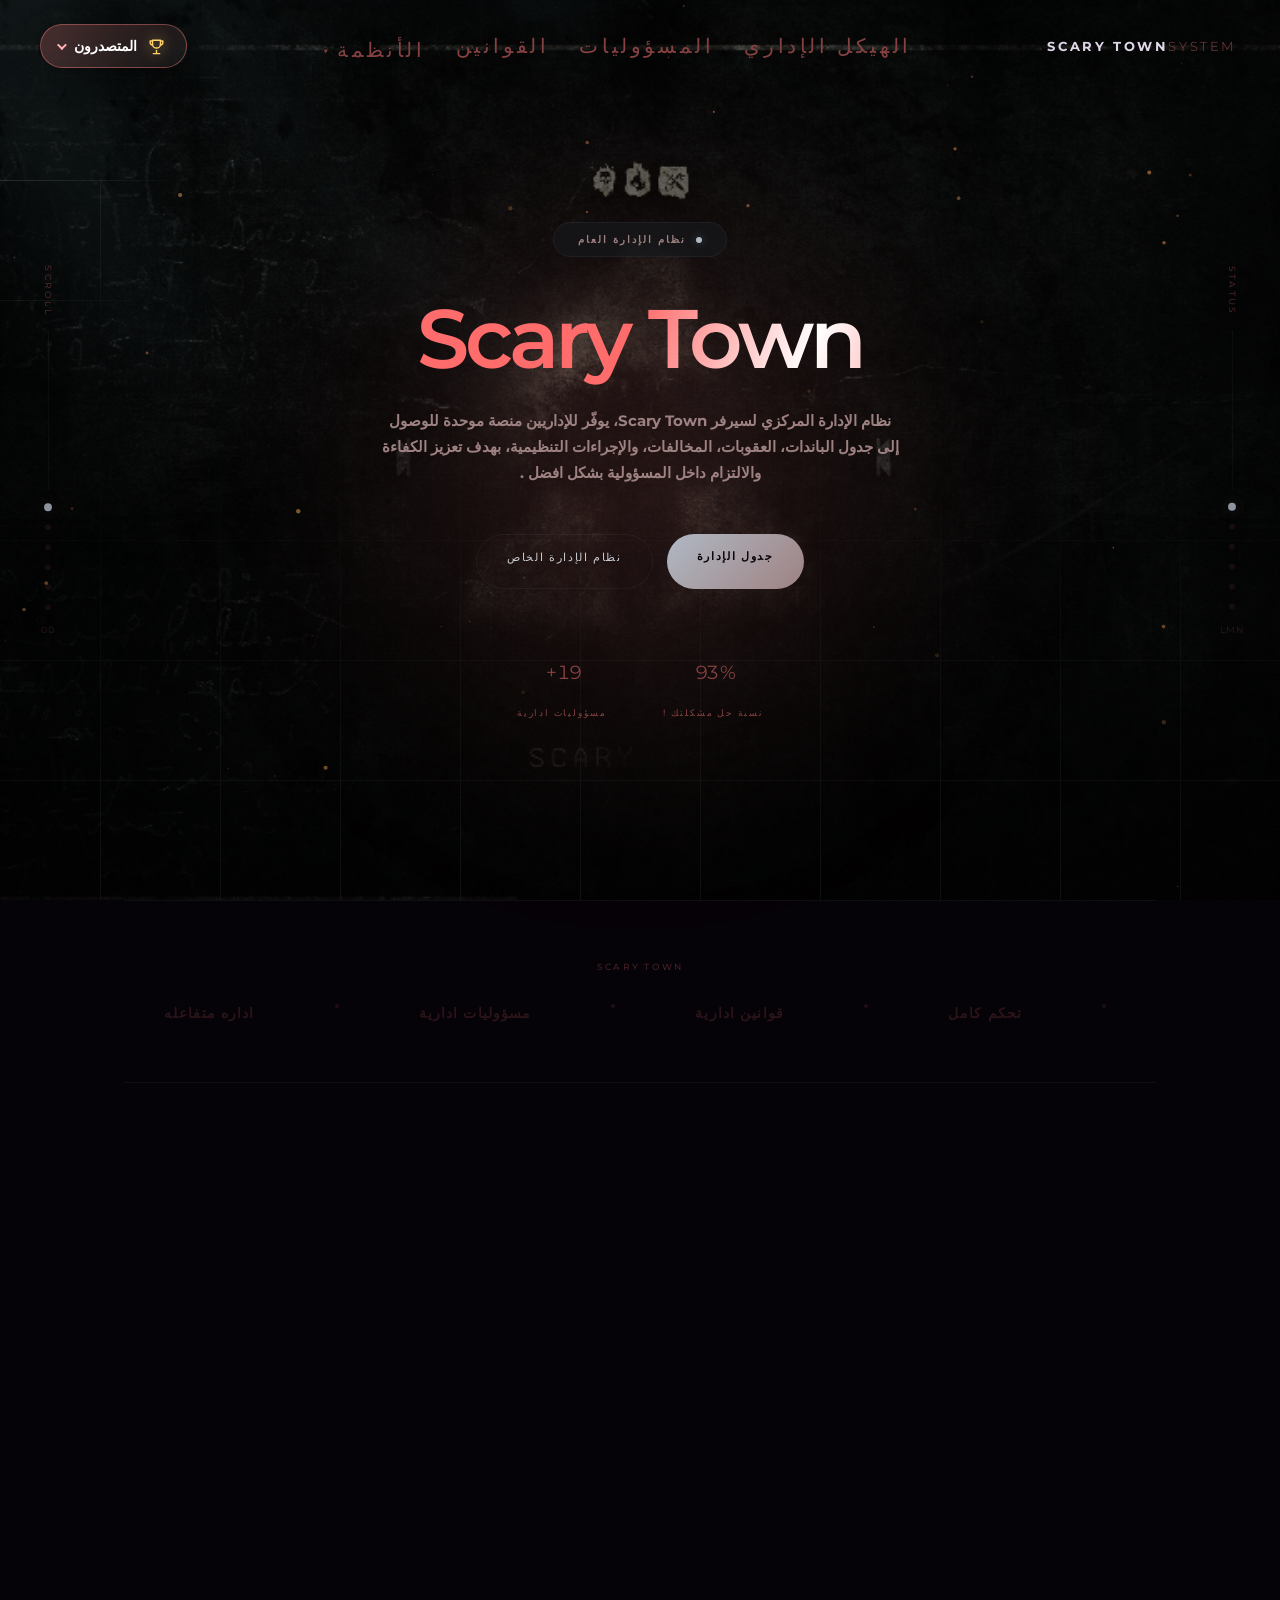
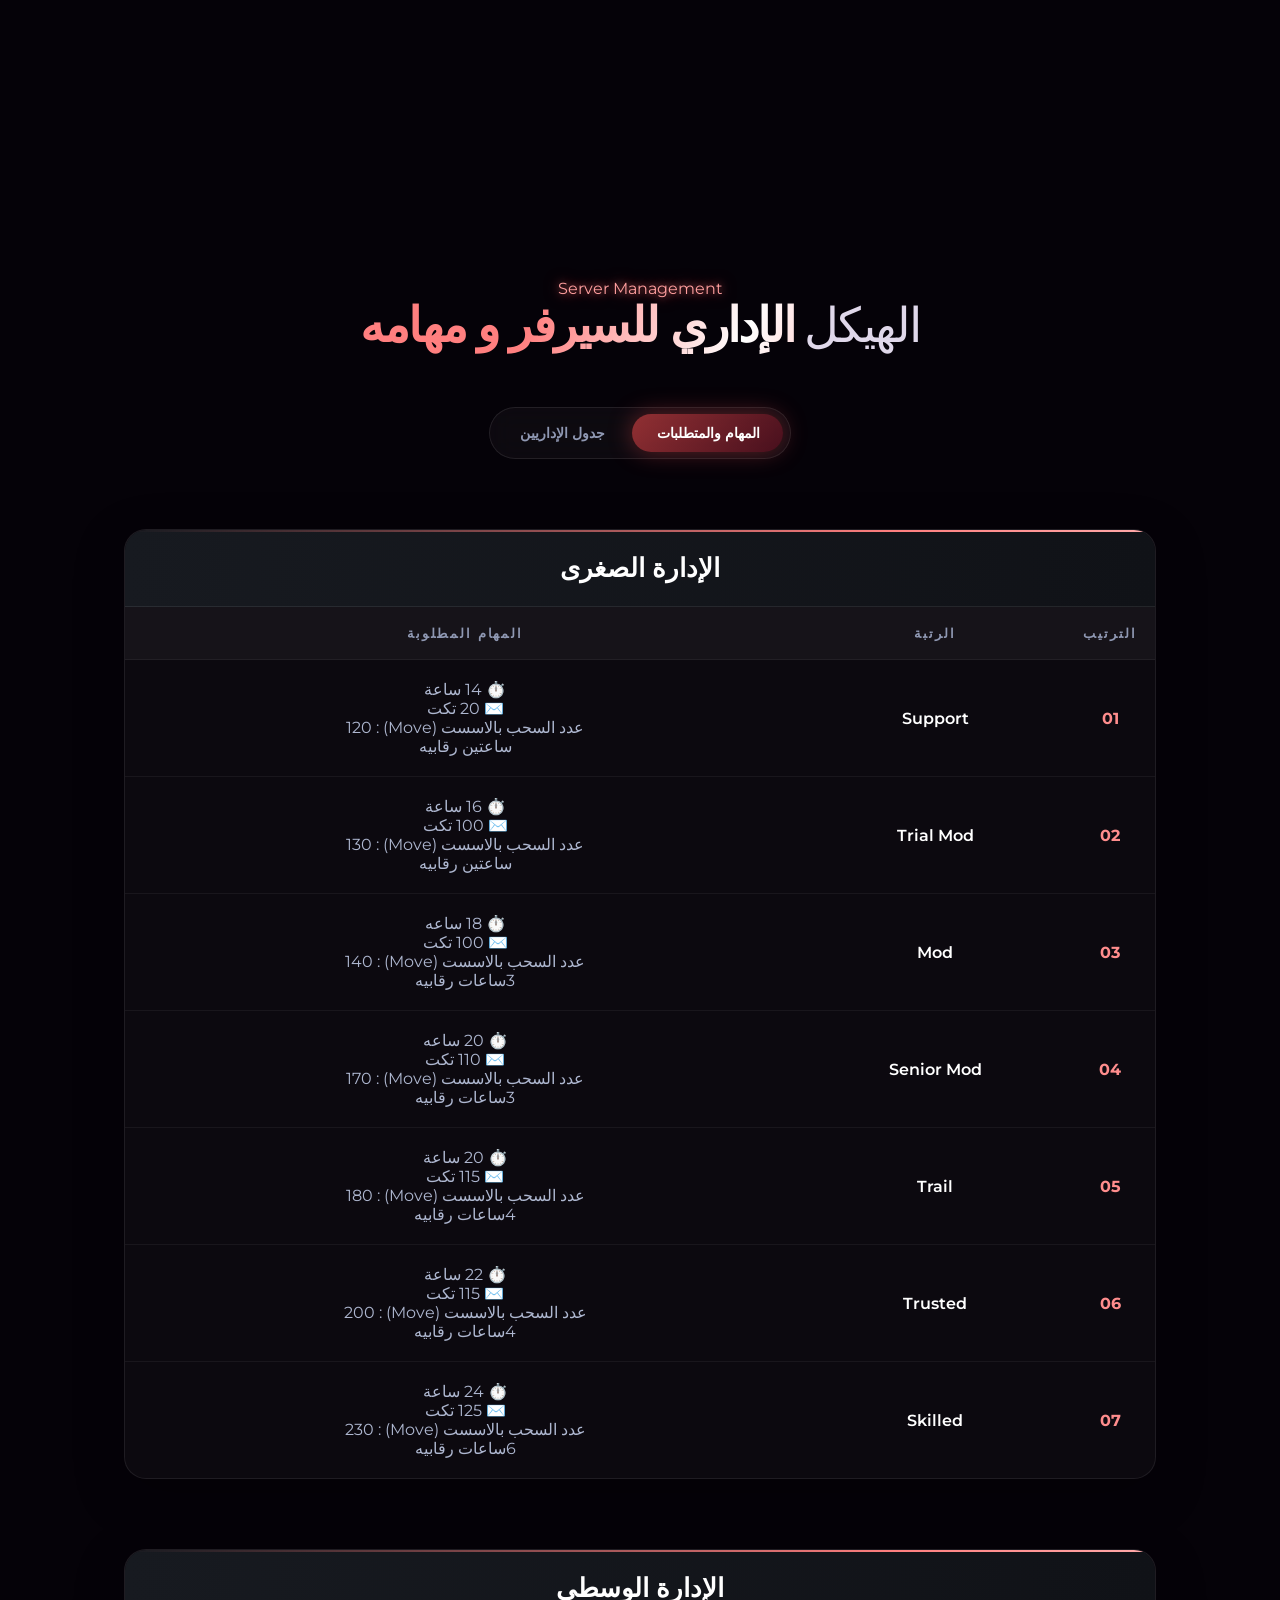
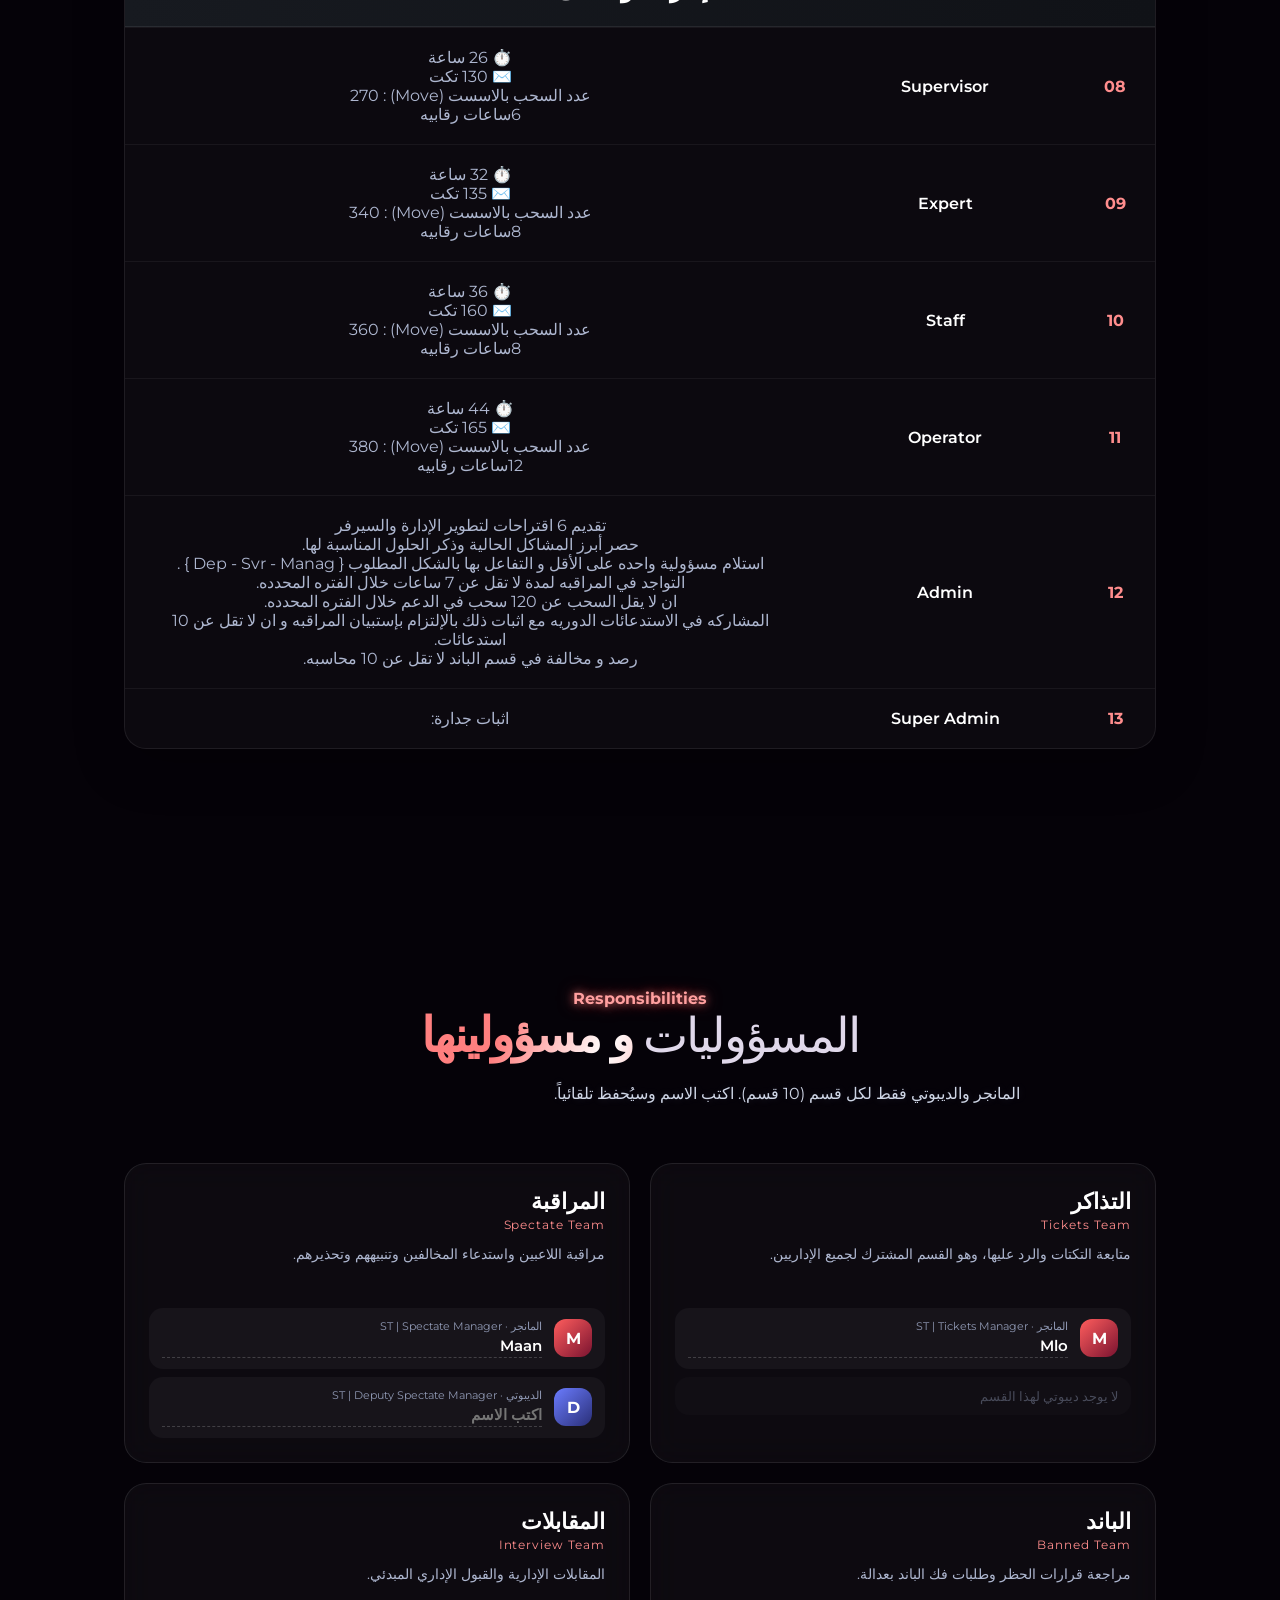
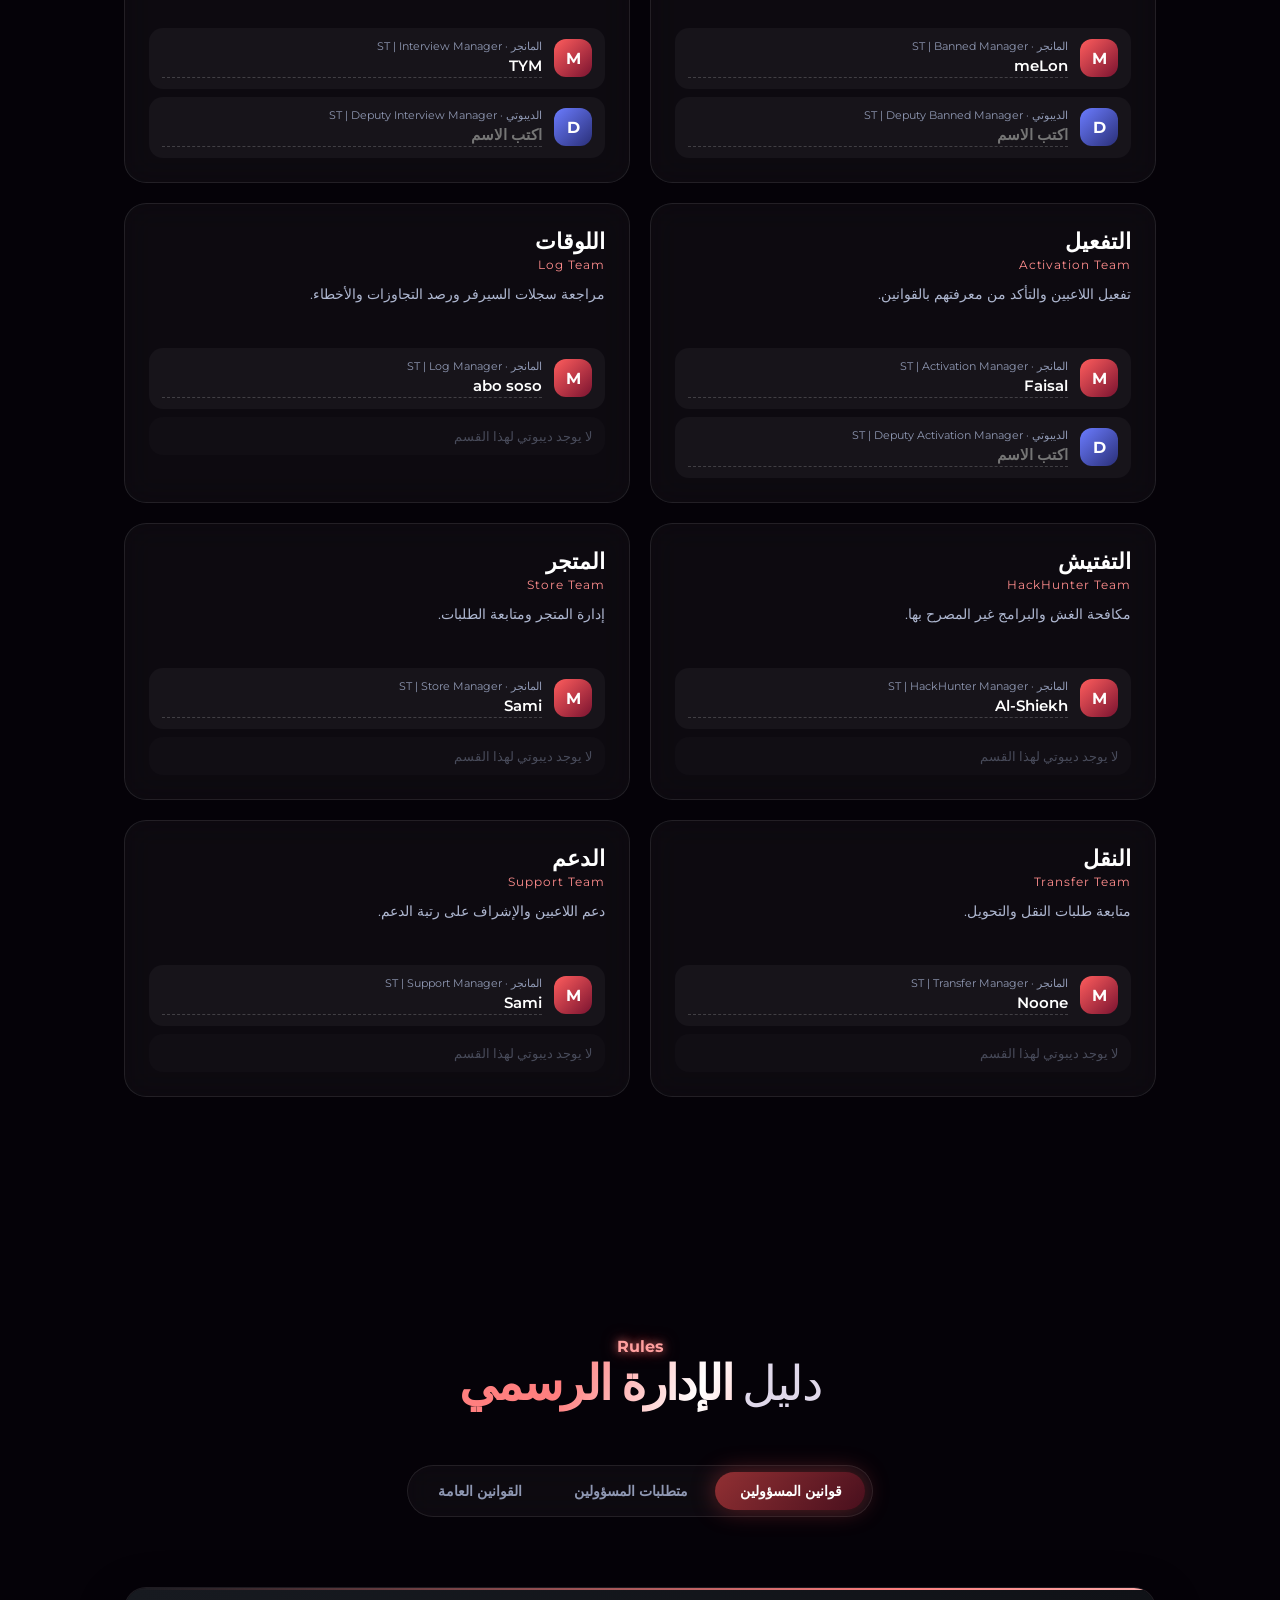
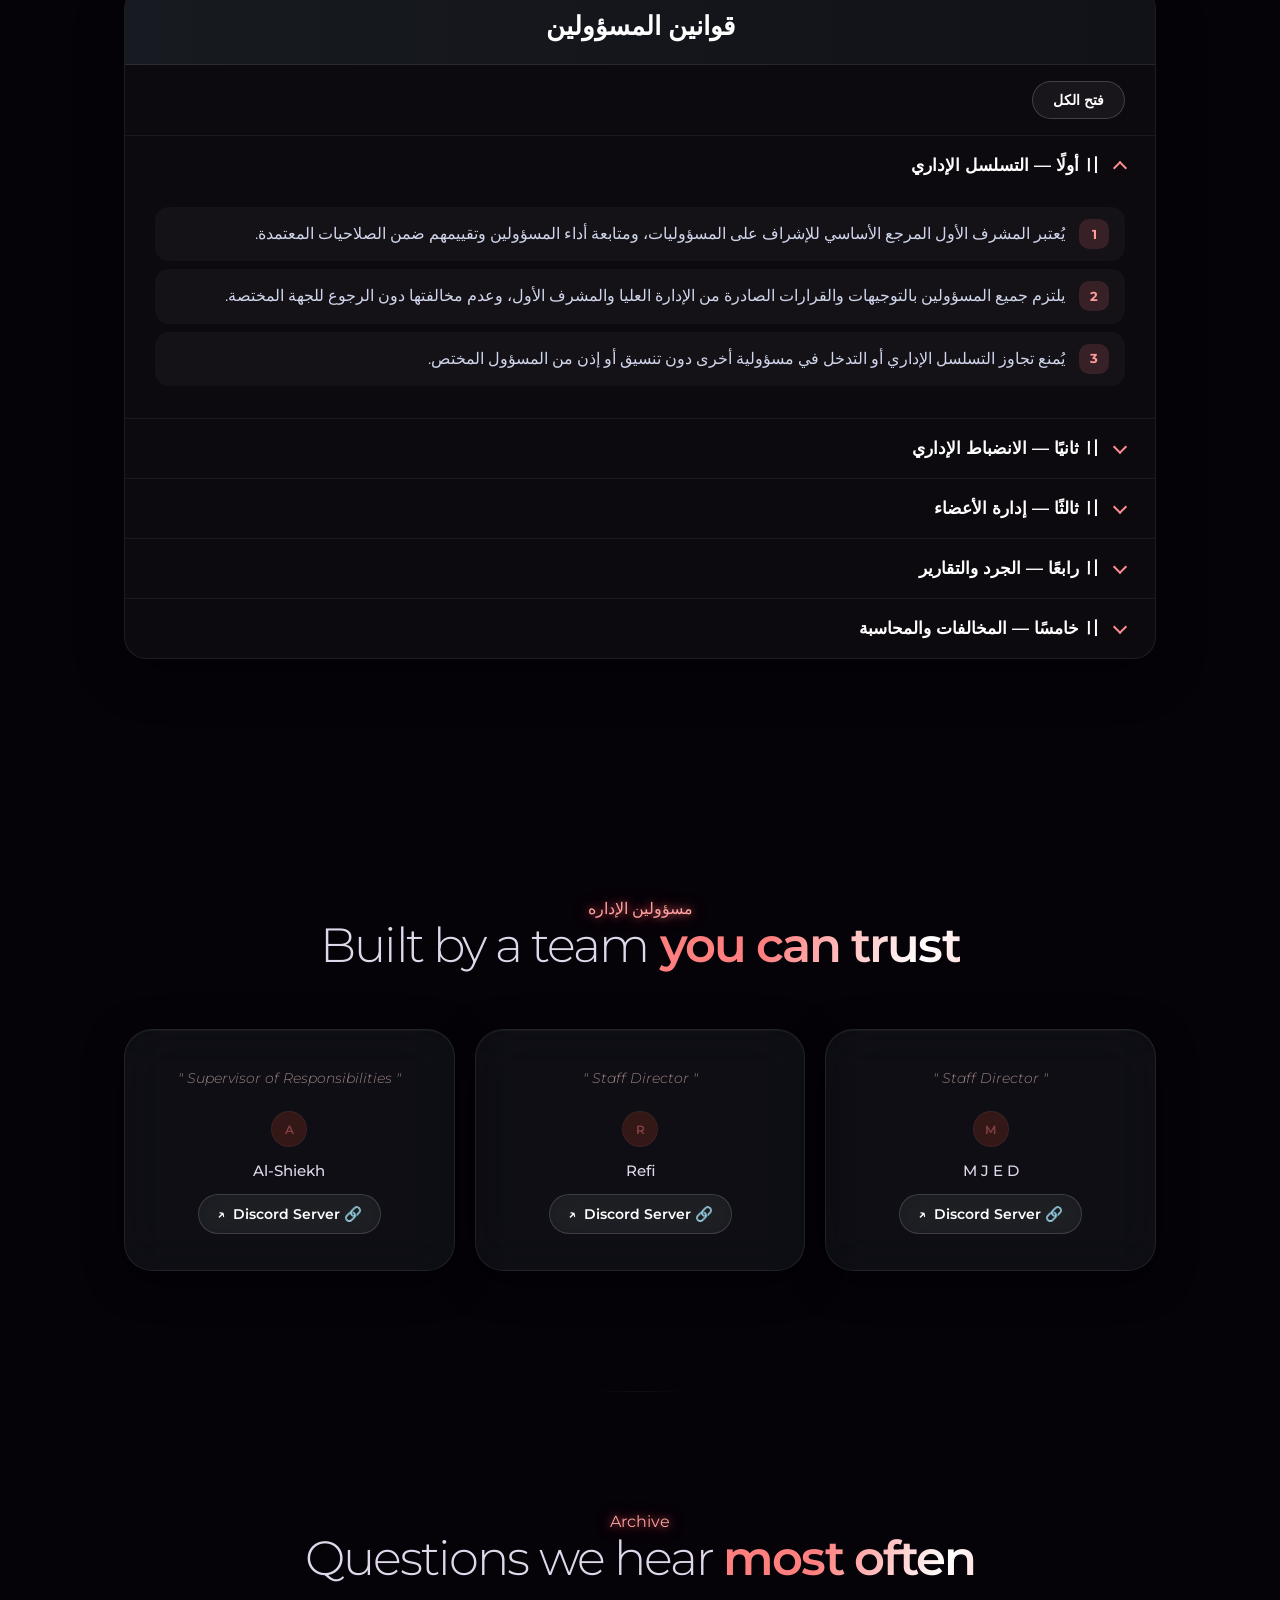
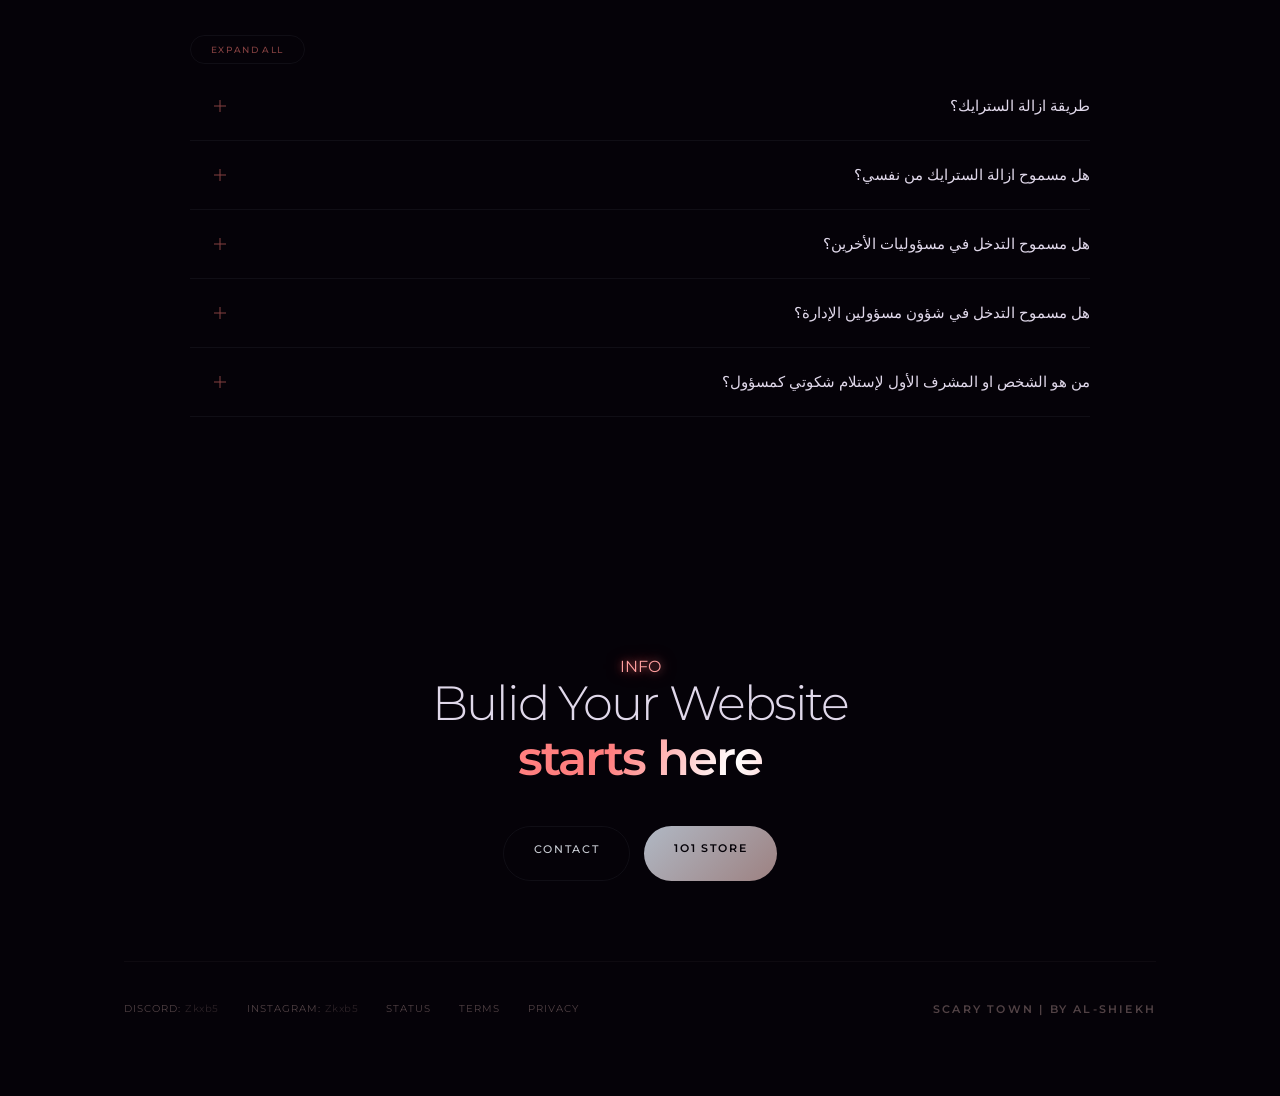
==== index.html @ 6c16f357 "Add files via upload" ====
<!DOCTYPE html>
<html lang="ar">
<head>
<meta charset="UTF-8">
<meta name="viewport" content="width=device-width, initial-scale=1.0">
<title>ADMIN Platform</title>
<link rel="preconnect" href="https://fonts.googleapis.com">
<link href="https://fonts.googleapis.com/css2?family=Montserrat:wght@300;400;500;600;700&display=swap" rel="stylesheet">
<link rel="stylesheet" href="spy-style.css">

</head>
<body>

<svg class="grain" width="100%" height="100%">
  <filter id="n"><feTurbulence type="fractalNoise" baseFrequency="0.65" numOctaves="5" stitchTiles="stitch"/><feColorMatrix type="saturate" values="0"/></filter>
  <rect width="100%" height="100%" filter="url(#n)"/>
</svg>
<div class="atmosphere"></div>


<nav class="top-nav" id="topNav">
  <a href="#" class="nav-brand">SCARY TOWN<span>System</span></a>
  <ul class="nav-links">
    <li><a href="#staff">الهيكل الإداري</a></li>
    <li><a href="#Respons">المسؤوليات</a></li>
    <li><a href="#rules">القوانين</a></li>
    <li class="dd"><a href="#channels">الأنظمة <b>▼</b></a><ul class="dd-menu"><li><a href="#channels">الرومات</a></li><li><a href="#faq">الأرشيف</a></li></ul></li>
  </ul>
  <div class="lb-wrap" id="lbWrap">
    <button class="lb-btn" id="lbBtn" type="button" aria-haspopup="true" aria-expanded="false" aria-controls="lbPanel">
      <svg viewBox="0 0 24 24" fill="none" stroke="currentColor" stroke-width="1.8" stroke-linecap="round" stroke-linejoin="round" aria-hidden="true"><path d="M8 21h8M12 17v4M7 4h10v5a5 5 0 0 1-10 0V4z"/><path d="M17 5h3v2a3 3 0 0 1-3 3M7 5H4v2a3 3 0 0 0 3 3"/></svg>
      <span>المتصدرون</span><i class="lb-caret"></i>
    </button>
  </div>
  <button class="nav-toggle" id="navToggle" aria-label="Toggle menu" aria-expanded="false">
    <span class="toggle-bar"></span><span class="toggle-bar"></span>
  </button>
</nav>

<div class="lb-panel" id="lbPanel" role="dialog" aria-label="قائمة المتصدرين">
      <div class="lb-h">
        <span class="lb-ic"><svg viewBox="0 0 24 24" fill="none" stroke="currentColor" stroke-width="1.8" stroke-linecap="round" stroke-linejoin="round" aria-hidden="true"><path d="M8 21h8M12 17v4M7 4h10v5a5 5 0 0 1-10 0V4z"/><path d="M17 5h3v2a3 3 0 0 1-3 3M7 5H4v2a3 3 0 0 0 3 3"/></svg></span>
        <span class="lb-t"><b>قائمة المتصدرين</b><small>أفضل 10 إداريين متفاعلين</small></span>
        <em class="lb-top">TOP 10</em>
      </div>
      <ol class="lb-list" id="lbList"></ol>
      <div class="lb-f"><span>تتحدث تلقائياً من نظام الجرد</span></div>
    </div>


<div class="mobile-menu" id="mobileMenu">
  
  <div class="mobile-menu-inner">

    <div class="mobile-menu-links">
      <a href="#" class="mobile-menu-link" data-index="01">الرئيسية</a>
      <a href="#channels" class="mobile-menu-link" data-index="02">الرومات</a>
      <a href="#staff" class="mobile-menu-link" data-index="03">الهيكل الإداري</a>
      <a href="#Respons" class="mobile-menu-link" data-index="04">المسؤوليات</a>
      <a href="#rules" class="mobile-menu-link" data-index="05">القوانين</a>
      </div>

    <div class="mobile-menu-footer">
      <a href="#">Privacy</a>
      <a href="#">Terms</a>
      <a href="#">Contact</a>
    </div>
  </div>
</div>


<nav class="side-panel left" aria-label="Scroll indicators">
  <span class="side-label">Scroll</span>
  <div class="side-track"><div class="side-track-fill" id="leftTrack"></div></div>
  <div class="side-dot active"></div>
  <div class="side-dot"></div>
  <div class="side-dot"></div>
  <div class="side-dot"></div>
  <div class="side-dot"></div>
  <div class="side-dot"></div>
  <div class="side-readout" id="scrollPct">00</div>
</nav>

<nav class="side-panel right" aria-label="Status indicators">
  <span class="side-label">Status</span>
  <div class="side-track"><div class="side-track-fill" id="rightTrack"></div></div>
  <div class="side-dot"></div>
  <div class="side-dot"></div>
  <div class="side-dot active"></div>
  <div class="side-dot"></div>
  <div class="side-dot"></div>
  <div class="side-dot"></div>
  <div class="side-readout">LMN</div>
</nav>

<main class="main">

<!--  قسم Hero -->
<section class="hero" id="hero">
    <div class="hero-grid"></div>
    <div class="hero-badge">
      <div class="hero-badge-dot"></div>
      <span>نظام الإدارة العام </span>
    </div>
    <h1> <em>Scary Town</em><br></h1>
    <p class="hero-sub"><strong><b>
نظام الإدارة المركزي لسيرفر Scary Town، يوفّر للإداريين منصة موحدة للوصول إلى جدول الباندات، العقوبات، المخالفات، والإجراءات التنظيمية، بهدف تعزيز الكفاءة والالتزام داخل المسؤولية بشكل افضل .
    </strong></b></p>
  


    <div class="hero-ctas">
      <a href="#staff" class="btn-primary">جدول الإدارة</a>
      <a href="staff.html" class="btn-secondary">نظام الإدارة الخاص</a>
      
    </div>
      <!-- Metrics -->

    <div class="hero-metrics">
      <div class="metric">
        <div class="metric-value"><span class="counter" data-target="98" data-decimals="0">0</span><span>%</span></div>
        <div class="metric-label">نسبة حل مشكلتك !</div>
      </div>
      <div class="metric">
        <div class="metric-value"><span class="counter" data-target="20" data-decimals="0">0</span><span>+</span></div>
        <div class="metric-label">  مسؤوليات ادارية  </div>
      </div>
    </div>
</section>

  
  <div class="logo-ticker">
    <div class="logo-ticker-label">Scary Town</div>
    <div class="ticker-track" id="tickerTrack">
      <span class="ticker-item"> اداره متفاعله </span><span class="ticker-dot"></span>
      <span class="ticker-item"> مسؤوليات ادارية </span><span class="ticker-dot"></span>
      <span class="ticker-item"> قوانين ادارية </span><span class="ticker-dot"></span>
      <span class="ticker-item"> تحكم كامل </span><span class="ticker-dot"></span>
      <span class="ticker-item"> تركيز عالي </span><span class="ticker-dot"></span>
      <span class="ticker-item"> تنظيم اداري </span><span class="ticker-dot"></span>
      <span class="ticker-item"> انظمة ادارية </span><span class="ticker-dot"></span>
      <span class="ticker-item"> سستم متكامل </span><span class="ticker-dot"></span>
      
      <span class="ticker-item"> اداره متفاعله </span><span class="ticker-dot"></span>
      <span class="ticker-item"> مسؤوليات ادارية </span><span class="ticker-dot"></span>
      <span class="ticker-item"> قوانين ادارية </span><span class="ticker-dot"></span>
      <span class="ticker-item"> تحكم كامل </span><span class="ticker-dot"></span>
      <span class="ticker-item"> تركيز عالي </span><span class="ticker-dot"></span>
      <span class="ticker-item"> تنظيم اداري </span><span class="ticker-dot"></span>
      <span class="ticker-item"> انظمة ادارية </span><span class="ticker-dot"></span>
      <span class="ticker-item"> سستم متكامل </span><span class="ticker-dot"></span>
    
  </div>
</div>
  
 <section class="section section-center" id="channels">
    <p class="section-tag reveal">Admin Rooms</p>
    <h2 class="section-title reveal reveal-d1"> الرومات <strong>الإدارية</strong></h2>
    <div class="chan-list stg reveal reveal-d2">
      <button class="chan" data-go="rules:t-rules"><span class="ic">📋</span><span><h4><i></i>قوانين-المسؤولين</h4><p>التسلسل الإداري والانضباط والمحاسبة</p></span><span class="go">‹</span></button>
      <button class="chan" data-go="rules:t-req"><span class="ic">📌</span><span><h4><i></i>متطلبات-المسؤولين</h4><p>المهام الأساسية والجرد والمطلوب حالياً</p></span><span class="go">‹</span></button>
      <button class="chan"><span class="ic">⚙️</span><span><h4><i></i>نظام-الجرد</h4><p>جرد الباند والسبكتيت وباقي المسؤوليات</p></span></button>
    </div>
</section>
<section class="section section-center" id="staff">

    <p class="section-tag reveal">Server Management</p>
    <h2 class="section-title reveal">
        الهيكل <strong> الإداري للسيرفر و مهامه</strong>
    </h2>
    <div class="tabs reveal"><button class="tab active" data-t="t-week">المهام والمتطلبات</button><button class="tab" data-t="t-all">جدول الإداريين</button></div>
    <div class="tpanel active" id="t-week"><div class="rank-section reveal">

        <h3 class="rank-title">الإدارة الصغرى</h3>

        <table class="rank-table">

            <thead>
                <tr>
                    <th width="80">الترتيب</th>
                    <th width="260">الرتبة</th>
                    <th>المهام المطلوبة</th>
                </tr>
            </thead>

            <tbody>

               <tr><td>01</td><td>Support</td><td>
<p> ⏱️ 14 ساعة </p>
<p> ✉️  20 تكت </p>
<p> عدد السحب  بالاسست (Move) : 120</p>
<p>ساعتين رقابيه</p>
                </td></tr>
                <tr><td>02</td><td>Trial Mod</td><td>
<p>⏱️  16 ساعة </p>
<p>✉️  100 تكت </p>
<p>عدد السحب  بالاسست (Move) : 130</p>
<p>ساعتين رقابيه</p>

                </td></tr>
                <tr><td>03</td><td>Mod</td><td> 
<p>⏱️ 18 ساعه </p>
<p>✉️  100 تكت </p>
<p>  عدد السحب  بالاسست (Move) : 140</p>
<p>3ساعات رقابيه</p>

                </td></tr>
                <tr><td>04</td><td>Senior Mod</td><td>
                  
<p>⏱️ 20 ساعه</p>
<p>✉️  110 تكت</p>
<p>عدد السحب  بالاسست (Move) : 170</p>
<p>3ساعات رقابيه</p>


                </td></tr>
                <tr><td>05</td><td>Trail</td><td>
<p>⏱️ 20 ساعة </p>
<p>✉️  115 تكت </p>
<p>عدد السحب  بالاسست (Move) : 180</p>
<p>4ساعات رقابيه</p>

                </td></tr>
                <tr><td>06</td><td>Trusted</td><td>
<p>⏱️ 22 ساعة </p>
<p>✉️  115 تكت </p>
<p>عدد السحب  بالاسست (Move) : 200</p>
<p>4ساعات رقابيه</p>

                </td></tr>
                <tr><td>07</td><td>Skilled</td><td>
<p>⏱️ 24 ساعة  </p>
<p>✉️  125 تكت </p>
<p>عدد السحب  بالاسست (Move) : 230</p>
<p>6ساعات رقابيه</p>

                </td></tr>

            </tbody>

        </table>

    </div>


    <div class="rank-section reveal">

        <h3 class="rank-title">الإدارة الوسطى</h3>

        <table class="rank-table">

            <tbody>

                <tr><td width="80">08</td><td width="260">Supervisor</td><td>
<p>⏱️ 26 ساعة </p>
<p>✉️ 130 تكت </p>
<p>عدد السحب  بالاسست (Move) : 270</p>
<p>6ساعات رقابيه</p>

                </td></tr>
                <tr><td>09</td><td>Expert</td><td> 
<p>⏱️ 32 ساعة </p>
<p>✉️  135  تكت </p>
<p> عدد السحب  بالاسست (Move) : 340</p>
<p>8ساعات رقابيه</p>

                </td></tr>


                <tr><td>10</td><td>Staff</td><td> 
<p>⏱️ 36 ساعة</p>
<p>✉️  160  تكت </p>
<p> عدد السحب  بالاسست (Move) : 360</p>
<p>8ساعات رقابيه</p>

                </td></tr>

                <tr><td>11</td><td>Operator</td><td>
<p>⏱️ 44 ساعة </p>
<p>✉️  165  تكت </p>
<p>عدد السحب  بالاسست (Move) : 380</p>
<p>12ساعات رقابيه</p>

                </td></tr>

                <tr><td>12</td><td>Admin</td><td>
<p>تقديم 6 اقتراحات لتطوير الإدارة والسيرفر</p>
<p>حصر أبرز المشاكل الحالية وذكر الحلول المناسبة لها.</p>
<p>استلام مسؤولية واحده على الأقل و التفاعل بها بالشكل المطلوب { Dep - Svr - Manag } .</p>  
<p>التواجد في المراقبه لمدة لا تقل عن 7 ساعات خلال الفتره المحدده.</p>
<p>ان لا يقل السحب عن 120 سحب في الدعم خلال الفتره المحدده.</p>
<p>المشاركه في الاستدعائات الدوريه مع اثبات ذلك بالإلتزام بإستبيان المراقبه و ان لا تقل عن 10 استدعائات.</p>
<p>رصد و مخالفة في قسم الباند لا تقل عن 10 محاسبه.</p>
                </td></tr>
                
                <tr><td>13</td><td>Super Admin</td><td>
<p>  اثبات جدارة:</p>
               </td></tr>

            </tbody>

        </table>

    </div>


</div>
    <div class="tpanel" id="t-all">
      <div class="rank-section"><h3 class="rank-title">جدول الإداريين (<span id="rkTotal">0</span> رتبة · <span id="memTotal">0</span> إداري)</h3>
      <div class="tools rt-tools"><input class="ad-input" id="rtQ" type="search" placeholder="ابحث باسم الإداري أو الرتبة" autocomplete="off"><label class="rt-chk"><input type="checkbox" id="rtEmpty"><span>إخفاء الرتب الفارغة</span></label></div>
      <div id="allRanks"></div></div>
    </div>
</section>
<section class="section section-center" id="Respons">
    <p class="section-tag reveal"><b> Responsibilities </b></p>
    <h2 class="section-title reveal reveal-d1">المسؤوليات <strong>و مسؤولينها</strong></h2>
    <p class="section-body reveal reveal-d2" style="margin:18px auto 0">المانجر والديبوتي فقط لكل قسم (<span id="deptCount">0</span> قسم). اكتب الاسم وسيُحفظ تلقائياً.</p>
    <div class="dept-grid stg" id="deptGrid"></div>
</section>
<section class="section section-center" id="rules">
    <p class="section-tag reveal"><b> Rules </b></p>
    <h2 class="section-title reveal reveal-d1">دليل <strong>الإدارة الرسمي</strong></h2>
    <div class="tabs reveal"><button class="tab active" data-t="t-rules">قوانين المسؤولين</button><button class="tab" data-t="t-req">متطلبات المسؤولين</button><button class="tab" data-t="t-gen">القوانين العامة</button></div>
    <div class="tpanel active" id="t-rules"><div class="rank-section"><h3 class="rank-title">قوانين المسؤولين</h3><div class="tools"><button class="ad-btn" data-all="rulesList" data-s="0">فتح الكل</button></div><div id="rulesList"></div></div></div>
    <div class="tpanel" id="t-req"><div class="rank-section"><h3 class="rank-title">متطلبات المسؤولين</h3>
      <div style="padding:22px 30px 0"><div class="callout">إلى جميع مسؤولي المسؤوليات، يُرجى الالتزام الكامل بالمهام والمتطلبات التالية. استلام المسؤولية تكليف إداري يتطلب المتابعة المستمرة وتحمل النتائج، وأي إهمال أو تقصير سيعرّض صاحبه للمحاسبة، وقد يصل إلى سحب المسؤولية منه.</div></div>
      <div class="tools"><button class="ad-btn" data-all="reqList" data-s="0">فتح الكل</button></div><div id="reqList"></div>
      <div style="padding:6px 30px 26px"><div class="callout warn">كما اوضح لكم الجديه في العمل دون اي تبرير في التقصير او اهمال المسؤولية، كما سيتم اضافة نظام جديد للجرد وعليه يتم جردك مع المسؤولية وتقييمك تقييم اسبوعي.</div><div class="callout">يفيدك التقييم في ازالة السترايك او تجنبك للمحاسبه، كما يفيدك ايضاً في تمييزك في المسؤولية وتقييمك في الإداره.</div><div class="callout warn">وللتنويه بأن جميع القرارات يتم اتخاذها بحذر، وعليه في اي مخالفه تراها من اي مسؤول يرجى منك التواصل معي عبر الخاص.</div></div>
    </div></div>
    <div class="tpanel" id="t-gen"><div class="rank-section"><h3 class="rank-title">القوانين العامة</h3><div class="tools"><button class="ad-btn" data-all="genList" data-s="0">فتح الكل</button></div><div id="genList"></div></div></div>
</section>

<datalist id="names"></datalist>
<section class="section section-center" id="testimonials">
    <p class="section-tag reveal">  مسؤولين الإداره  </p>
    <h2 class="section-title reveal reveal-d1">Built by a team<strong> you can trust</strong></h2>

    <div class="testimonials-grid">
      <div class="testimonial-card reveal reveal-d1">
        <p class="testimonial-quote">"   Staff Director   "</p>
        <div class="testimonial-author">
          <div class="testimonial-avatar">M</div>
          <div>
         <div class="testimonial-name">M J E D</div>

<div class="testimonial-role">
    <a href="https://discord.gg/uj"
       class="profile-link"
       target="_blank">
        🔗 Discord Server
    </a>
</div>
          </div>
        </div>
      </div>

     <div class="testimonial-card reveal reveal-d2">
    <p class="testimonial-quote">"  Staff Director "</p>

    <div class="testimonial-author">
        <div class="testimonial-avatar">R</div>

        <div>
            <div class="testimonial-name">Refi</div>

            <div class="testimonial-role">
                <a href="https://discord.gg/uj"
                   class="profile-link"
                   target="_blank">
                    🔗 Discord Server
                </a>
            </div>
        </div>

    </div>
</div>

    <div class="testimonial-card reveal reveal-d3">
    <p class="testimonial-quote">" Supervisor of Responsibilities  "</p>

    <div class="testimonial-author">
        <div class="testimonial-avatar">A</div>

        <div>
            <div class="testimonial-name">Al-Shiekh</div>

            <div class="testimonial-role">
                <a href="https://discord.gg/uj"
                   class="profile-link"
                   target="_blank">
                    🔗 Discord Server
                </a>
            </div>
        </div>

    </div>


    
</div>


  </section>

  <div class="silk-divider reveal"></div>

 
  
  <section class="section section-center" id="faq">
    <p class="section-tag reveal"> Archive </p>
    <h2 class="section-title reveal reveal-d1">Questions we hear <strong>most often</strong></h2>

    <div class="faq-list reveal reveal-d2">
      <div class="faq-controls">
        <button class="faq-toggle-all" id="faqToggleAll">Expand All</button>
      </div>
      <div class="faq-item">
        <button class="faq-question">طريقة ازالة السترايك؟<span class="faq-icon"></span></button>
        <div  class="faq-answer"><div class="faq-answer-inner"> 
          <p>يجب عليك طلب إزالة السترايك من المشرف في حال اثبتت نفسك او انتهت فترة السترايك</p>
          <a  href="https://discord.gg/uj">Scary Town</a> </div></div>
      </div>
      <div class="faq-item">
        <button class="faq-question">هل مسموح ازالة السترايك من نفسي؟<span class="faq-icon"></span></button>
        <div class="faq-answer"><div class="faq-answer-inner">لا، لا يسمح بإزالة السترايك من نفسك. يجب طلب الإزالة من المشرف.</div></div>
      </div>
      <div class="faq-item">
        <button class="faq-question">  هل مسموح التدخل في مسؤوليات الأخرين؟  <span class="faq-icon"></span></button>
        <div class="faq-answer"><div class="faq-answer-inner">لا، لا يسمح بالتدخل في مسؤوليات الأخرين دون إذن منهم. وذلك يعرضك للمحاسبه بشكل فوري</div></div>
      </div>
      <div class="faq-item">
        <button class="faq-question"> هل مسموح التدخل في شؤون مسؤولين الإدارة؟ <span class="faq-icon"></span></button>
        <div class="faq-answer"><div class="faq-answer-inner">يمنع منعاً باتاً التدخل في شؤون مسؤولين الإدارة نهائياً</div></div>
      </div>
      <div class="faq-item">
        <button class="faq-question">من هو الشخص او المشرف الأول لإستلام شكوتي كمسؤول؟ <span class="faq-icon"></span></button>
        <div class="faq-answer"><div class="faq-answer-inner"> Al-Shiekh و يمنع تخطيه او الذهاب الى المسؤولين بشكل مباشر </div></div>
      </div>
    </div>
  </section>

  
  <section class="footer-cta" id="cta">
    <p class="section-tag reveal">INFO</p>
    <h2 class="section-title reveal reveal-d1">Bulid Your Website<br><strong>starts here</strong></h2>
    <div class="footer-ctas reveal reveal-d3">
      <a href="https://discord.gg/1-O" class="btn-primary">1O1 Store</a>
      <a href="https://discord.gg/uj" class="btn-secondary">Contact</a>
    </div>

    <div class="footer-bar reveal reveal-d4" style="margin-top: 80px;">
      <div class="footer-brand">Scary Town | By Al-Shiekh</div>
      <div class="footer-links">
        <a href="#">Privacy</a>
        <a href="#">Terms</a>
        <a href="#">Status</a>
        <span class="footer-credit">Instagram: <a href="https://www.instagram.com/zkxb5?igsh=bDY1MmFnOHJnMG96" target="_blank" rel="nofollow">Zkxb5</a></span>
        <span class="footer-credit">Discord: <a href="https://discord.gg/1-O" target="_blank" rel="nofollow">Zkxb5</a></span>
      </div>
    </div>
  </section>









  
</main>




<script src="roster.js"></script>
<script src="spy-script.js"></script>
<script src="admin-system.js"></script>
</body>
</html>
---- spy-style.css ----
*, *::before, *::after { margin: 0; padding: 0; box-sizing: border-box; }

:root {
--base-deep: #050208;
  --base-mid: #180808;
  --base-soft: #280f0f;
  --slate-warm: #854141;
  --slate-light: #9d8181;
  --graphite: #341717;
  --graphite-soft: #4d2a2a;
  --ivory: #e0d8ea; 
  --silver: #530808; 
  --ivory-muted: #C9CDD4;
  --silver: #B0B8C4;
  --panel-bg: rgba(22, 26, 32, 0.55);
  --panel-border: rgba(156, 163, 175, 0.08);
  --silk-ease: cubic-bezier(0.16, 1, 0.3, 1);
}

html { scroll-behavior: smooth; font-size: 16px; scroll-padding-top: 80px; }

body {
  font-family: 'Montserrat', sans-serif;
  background: var(--base-deep);
  color: var(--ivory);
  overflow-x: hidden;
  -webkit-font-smoothing: antialiased;
  direction: rtl;
  text-align: right;
  
}

.logo-ticker{
    direction:ltr;
}

.ticker-wrapper{
    direction:ltr;
}

.ticker-track{
    direction:ltr;
}

/* ── Grain ── */
.grain {
  position: fixed; inset: 0; pointer-events: none; z-index: 9999;
  opacity: 0.028; mix-blend-mode: overlay;
}

/* ── BG ── */
.atmosphere {
  position: fixed;
  inset: 0;
  z-index: 0;
  background:
    linear-gradient(rgba(0,0,0,.55), rgba(0,0,0,.75)),
    url("images/1f8z01n.gif") center/cover no-repeat;
}

/* ── Nav ── */
.top-nav {
  position: fixed; top: 0; left: 0; right: 0; z-index: 600;
  display: flex; justify-content: space-between; align-items: center;
  padding: 24px 40px;
  transition: background 0.8s var(--silk-ease), padding 0.8s var(--silk-ease);
}
.top-nav.scrolled {
  background: rgba(15, 17, 21, 0.85);
  backdrop-filter: blur(20px); -webkit-backdrop-filter: blur(20px);
  padding: 16px 40px;
}
.nav-brand { font-size: 13px; font-weight: 700; letter-spacing: 0.2em; text-transform: uppercase; color: var(--ivory); text-decoration: none; }
.nav-brand span { font-weight: 300; color: var(--slate-warm); margin-right: 4px; }
.nav-links { display: flex; gap: 32px; list-style: none; align-items: center; }
.nav-links a {
  font-size: 20px; font-weight: 500; letter-spacing: 0.18em; text-transform: uppercase;
  color: var(--slate-warm); text-decoration: none; position: relative; padding: 14px 0 6px;
  transition: color 0.8s var(--silk-ease);
}
.nav-links a::after {
  content: ''; position: absolute; top: 0; left: 50%;
  width: 6px; height: 6px;
  border-right: 1px solid var(--silver); border-bottom: 1px solid var(--silver);
  transform: translateX(-50%) rotate(45deg) translateY(-8px);
  opacity: 0; transition: transform 0.8s var(--silk-ease), opacity 0.6s var(--silk-ease);
  pointer-events: none;
}
.nav-links a:hover { color: var(--ivory); }
.nav-links a:hover::after { opacity: 0.7; transform: translateX(-50%) rotate(45deg) translateY(0); }
.nav-links a.active { color: var(--ivory-muted); }
.nav-links a.active::after { opacity: 0.4; transform: translateX(-50%) rotate(45deg) translateY(0); }
.nav-cta {
  padding: 10px 28px; border-radius: 100px; font-family: inherit;
  font-size: 10px; font-weight: 600; letter-spacing: 0.15em; text-transform: uppercase;
  background: linear-gradient(135deg, var(--silver), var(--slate-light));
  color: var(--base-deep); border: none; cursor: pointer; text-decoration: none;
  transition: transform 0.8s var(--silk-ease), box-shadow 0.8s var(--silk-ease);
}
.nav-cta:hover { transform: scale(1.03); box-shadow: 0 6px 30px rgba(176,184,196,0.15); }

/* ── UYZ ── */
.nav-toggle {
  display: none; background: none; border: none; cursor: pointer;
  width: 32px; height: 24px; position: relative; padding: 0;
}
.toggle-bar {
  display: block; width: 100%; height: 1.5px; background: var(--ivory);
  position: absolute; left: 0;
  transition: transform 0.6s var(--silk-ease), top 0.6s var(--silk-ease);
}
.toggle-bar:nth-child(1) { top: 6px; }
.toggle-bar:nth-child(2) { top: 16px; }
.nav-toggle.active .toggle-bar:nth-child(1) { top: 11px; transform: rotate(45deg); }
.nav-toggle.active .toggle-bar:nth-child(2) { top: 11px; transform: rotate(-45deg); }

/* ── Mobile Menu ── */
.mobile-menu {
  position: fixed; inset: 0; z-index: 550;
  pointer-events: none; opacity: 0; visibility: hidden;
  transition: opacity 0.6s var(--silk-ease), visibility 0.6s var(--silk-ease);
}
.mobile-menu.open { opacity: 1; visibility: visible; pointer-events: auto; }
.mobile-menu-inner {
  position: absolute; inset: 0;
  background: rgba(15, 17, 21, 0.94);
  backdrop-filter: blur(40px); -webkit-backdrop-filter: blur(40px);
  display: flex; flex-direction: column; justify-content: center;
  padding: 100px 40px 60px; overflow-y: auto;
}
.mobile-menu-links { display: flex; flex-direction: column; flex: 1; justify-content: center; }
.mobile-menu-link {
  display: flex; align-items: baseline; gap: 16px;
  font-size: clamp(1.6rem, 5vw, 2.6rem); font-weight: 300; letter-spacing: -0.02em;
  color: var(--ivory); text-decoration: none; padding: 14px 0;
  border-bottom: 1px solid rgba(156,163,175,0.06); position: relative;
  opacity: 0; transform: translateY(20px);
  transition: opacity 0.3s ease, transform 0.3s ease, color 0.6s var(--silk-ease);
}
.mobile-menu.open .mobile-menu-link {
  opacity: 1; transform: translateY(0);
  transition: opacity 0.5s var(--silk-ease), transform 0.5s var(--silk-ease), color 0.6s var(--silk-ease);
}
.mobile-menu.open .mobile-menu-link:nth-child(1) { transition-delay: 0.06s; }
.mobile-menu.open .mobile-menu-link:nth-child(2) { transition-delay: 0.12s; }
.mobile-menu.open .mobile-menu-link:nth-child(3) { transition-delay: 0.18s; }
.mobile-menu.open .mobile-menu-link:nth-child(4) { transition-delay: 0.24s; }
.mobile-menu.open .mobile-menu-link:nth-child(5) { transition-delay: 0.30s; }
.mobile-menu.open .mobile-menu-link:nth-child(6) { transition-delay: 0.36s; }
.mobile-menu.open .mobile-menu-link:nth-child(7) { transition-delay: 0.42s; }
.mobile-menu-link::before {
  content: attr(data-index); font-size: 10px; font-weight: 500;
  letter-spacing: 0.15em; color: var(--slate-warm); opacity: 0.4;
  min-width: 24px; font-variant-numeric: tabular-nums;
}
.mobile-menu-footer {
  display: flex; justify-content: space-between; align-items: center;
  padding-top: 24px; border-top: 1px solid rgba(156,163,175,0.06);
  opacity: 0; transition: opacity 0.3s ease;
}
.mobile-menu.open .mobile-menu-footer {
  opacity: 1; transition: opacity 0.5s var(--silk-ease) 0.45s;
}
.mobile-menu-footer a {
  font-size: 10px; font-weight: 400; letter-spacing: 0.1em; text-transform: uppercase;
  color: var(--slate-warm); opacity: 0.4; text-decoration: none;
}
body.menu-open { overflow: hidden; }
body.menu-open .top-nav { background: rgba(15,17,21,0.95); backdrop-filter: blur(20px); }

/* ── Side Panels ── */
.side-panel {
  position: fixed; top: 50%; transform: translateY(-50%);
  width: 56px; z-index: 100;
  display: flex; flex-direction: column; align-items: center;
  gap: 14px; padding: 24px 0;
}
.side-panel.left { left: 20px; }
.side-panel.right { right: 20px; }
.side-label {
  writing-mode: vertical-rl; text-orientation: mixed;
  font-size: 9px; font-weight: 500; letter-spacing: 0.25em; text-transform: uppercase;
  color: var(--slate-warm); opacity: 0.5;
}
.side-track {
  width: 1px; height: 160px;
  background: rgba(156,163,175,0.06); position: relative; border-radius: 1px;
}
.side-track-fill {
  position: absolute; top: 0; left: 0; width: 100%; height: 0%;
  background: linear-gradient(to bottom, var(--silver), rgba(176,184,196,0.15));
  border-radius: 1px; transition: height 1.2s var(--silk-ease);
}
.side-dot {
  width: 6px; height: 6px; border-radius: 50%;
  background: var(--slate-warm); opacity: 0.15;
  transition: opacity 0.8s var(--silk-ease), transform 0.8s var(--silk-ease), box-shadow 0.8s var(--silk-ease);
}
.side-dot.active {
  opacity: 0.8; background: var(--silver);
  box-shadow: 0 0 12px rgba(196, 176, 176, 0.3); transform: scale(1.3);
}
.side-readout {
  font-size: 9px; font-weight: 400; letter-spacing: 0.1em;
  color: var(--slate-warm); opacity: 0.35;
  font-variant-numeric: tabular-nums;
}

/* ── Container ── */
.main { position: relative; z-index: 10; max-width: 1120px; margin: 0 auto; padding: 0 40px; }

/* ── Shared ── */
.section { padding: 120px 0; position: relative; }
.section-tag {
  color: #ff9f9f;
  opacity: 1;
  text-shadow:
    0 0 8px rgba(255, 120, 120, 0.7),
    0 0 16px rgba(255, 120, 120, 0.5);
}
.section-title {
  font-size: clamp(2rem, 4vw, 3rem); font-weight: 300;
  letter-spacing: -0.04em; line-height: 1.15; color: var(--ivory); margin-bottom: 20px;
}
.section-title strong { font-weight: 600; }
.section-body {
  color: #cfd6e6;
  font-size: 1rem;
  font-weight: 400;
  text-shadow: 0 0 8px rgba(180,200,255,.15);
}
.section-center { text-align: center; }
.section-center .section-body { margin: 0 auto; }

.silk-divider { width: 100px; height: 1px; background: linear-gradient(90deg, transparent, var(--panel-border), transparent); margin: 0 auto; }

.btn-primary {
  display: inline-block; padding: 16px 44px; border-radius: 100px;
  background: linear-gradient(135deg, var(--silver), var(--slate-light));
  color: var(--base-deep); font-family: inherit; font-size: 11px; font-weight: 600;
  letter-spacing: 0.15em; text-transform: uppercase; border: none; cursor: pointer;
  text-decoration: none;
  transition: transform 0.8s var(--silk-ease), box-shadow 0.8s var(--silk-ease);
}
.btn-primary:hover { transform: scale(1.02); box-shadow: 0 8px 40px rgba(176,184,196,0.18); }
.btn-secondary {
  display: inline-block; padding: 16px 44px; border-radius: 100px; background: transparent;
  color: var(--ivory-muted); font-family: inherit; font-size: 11px; font-weight: 500;
  letter-spacing: 0.15em; text-transform: uppercase;
  border: 1px solid var(--panel-border); cursor: pointer; text-decoration: none;
  transition: transform 0.8s var(--silk-ease), border-color 0.8s var(--silk-ease), background 0.8s var(--silk-ease);
}
.btn-secondary:hover { transform: scale(1.02); border-color: rgba(156,163,175,0.2); background: rgba(156,163,175,0.04); }

.container {
display: flex;
flex-direction: row-reverse;
}

/* ── Reveal ── */
.reveal {
  opacity: 0; transform: translateY(36px);
  transition: opacity 1.2s var(--silk-ease), transform 1.2s var(--silk-ease);
}
.reveal.visible { opacity: 1; transform: translateY(0); }
.reveal-d1 { transition-delay: 0.1s; }
.reveal-d2 { transition-delay: 0.2s; }
.reveal-d3 { transition-delay: 0.3s; }
.reveal-d4 { transition-delay: 0.4s; }

/* ══════════════════════════════════
   HERO
   ══════════════════════════════════ */
.hero {
  min-height: 100vh; display: flex; flex-direction: column;
  justify-content: center; align-items: center; text-align: center;
  padding: 120px 0 80px; position: relative;
}
.hero-grid {
  position: absolute; bottom: 0; left: 50%; height: 80%;
  width: 100vw; transform: translateX(-50%);
  z-index: 0; pointer-events: none;
  --mx: 50%; --my: 50%;
  background-image:
    linear-gradient(to right, rgba(156,163,175,0.22) 1px, transparent 1px),
    linear-gradient(to bottom, rgba(156,163,175,0.22) 1px, transparent 1px);
  background-size: 120px 120px;
  background-position: center bottom;
  -webkit-mask-image:
    radial-gradient(circle 300px at var(--mx) var(--my), rgba(0,0,0,1) 0%, transparent 65%),
    linear-gradient(to bottom, transparent 0%, transparent 25%, rgba(0,0,0,0.1) 45%, rgba(0,0,0,0.25) 70%, rgba(0,0,0,0.4) 100%);
  mask-image:
    radial-gradient(circle 300px at var(--mx) var(--my), rgba(0,0,0,1) 0%, transparent 65%),
    linear-gradient(to bottom, transparent 0%, transparent 25%, rgba(0,0,0,0.1) 45%, rgba(0,0,0,0.25) 70%, rgba(0,0,0,0.4) 100%);
  -webkit-mask-composite: source-over;
  mask-composite: add;
}
.hero > *:not(.hero-grid) { position: relative; z-index: 1; }
.hero-badge {
  display: inline-flex; align-items: center; gap: 10px;
  padding: 10px 24px; border-radius: 100px;
  background: var(--panel-bg); border: 1px solid var(--panel-border);
  backdrop-filter: blur(20px); margin-bottom: 40px;
  opacity: 0; transform: translateY(16px);
  animation: fadeUp 1.2s var(--silk-ease) 0.2s forwards;
}
.hero-badge-dot {
  width: 6px; height: 6px; border-radius: 50%; background: var(--silver);
  box-shadow: 0 0 8px rgba(176,184,196,0.4); animation: pulse 3s ease-in-out infinite;
}
.hero-badge span { font-size: 10px; font-weight: 600; letter-spacing: 0.2em; text-transform: uppercase; color: var(--slate-light); }

.hero h1 {
  font-size: clamp(2.8rem, 6.5vw, 5.5rem); font-weight: 300;
  letter-spacing: -0.05em; line-height: 1;
  opacity: 0; transform: translateY(24px);
  animation: fadeUp 1.4s var(--silk-ease) 0.4s forwards;
}
.hero h1 em {
  font-style: normal; font-weight: 600;
  background: linear-gradient(135deg, var(--ivory), var(--silver), var(--slate-light));
  -webkit-background-clip: text; -webkit-text-fill-color: transparent; background-clip: text;
}
.hero-sub {
  font-size: clamp(0.85rem, 1.2vw, 1rem); font-weight: 300; line-height: 1.7;
  color: var(--slate-light); max-width: 520px; margin: 28px auto 48px;
  opacity: 0; transform: translateY(16px);
  animation: fadeUp 1.4s var(--silk-ease) 0.6s forwards;
}
.hero-ctas {
  display: flex; gap: 14px;
  opacity: 0; transform: translateY(16px);
  animation: fadeUp 1.4s var(--silk-ease) 0.8s forwards;
}
.hero-metrics {
  display: flex; justify-content: center; gap: 56px; margin-top: 72px;
  opacity: 0; transform: translateY(16px);
  animation: fadeUp 1.4s var(--silk-ease) 1s forwards;
}
.metric { text-align: center; }
.metric-value {
  font-size: clamp(1.8rem, 3vw, 2.6rem); font-weight: 300; letter-spacing: -0.04em;
  color: var(--ivory); line-height: 1; font-variant-numeric: tabular-nums;
}
.metric-value span { font-size: 0.5em; font-weight: 400; color: var(--slate-warm); vertical-align: super; margin-left: 2px; }
.metric-label { font-size: 9px; font-weight: 500; letter-spacing: 0.2em; text-transform: uppercase; color: var(--slate-warm); margin-top: 8px; }

@keyframes fadeUp { to { opacity: 1; transform: translateY(0); } }
@keyframes pulse { 0%,100% { opacity: 1; } 50% { opacity: 0.4; } }

/* ══════════════════════════════════
   LOGO TICKER
   ══════════════════════════════════ */
.logo-ticker {
  padding: 60px 0; border-top: 1px solid var(--panel-border); border-bottom: 1px solid var(--panel-border);
  overflow: hidden; position: relative; z-index: 10;
}
.logo-ticker-label {
  text-align: center; font-size: 9px; font-weight: 500; letter-spacing: 0.25em;
  text-transform: uppercase; color: var(--slate-warm); opacity: 0.5; margin-bottom: 32px;
}
.ticker-track {
    display: flex;
    width: max-content;
    flex-wrap: nowrap;
    animation: tickerScroll 40s linear infinite;
}
.ticker-track:hover { animation-play-state: paused; }
.ticker-item {
  flex-shrink: 0; padding: 0 40px; display: flex; align-items: center;
  font-size: 14px; font-weight: 600; letter-spacing: 0.08em; text-transform: uppercase;
  color: var(--slate-warm); opacity: 0.3;
  transition: opacity 0.6s var(--silk-ease);
}
.ticker-item:hover { opacity: 0.7; }
.ticker-dot { width: 4px; height: 4px; border-radius: 50%; background: var(--slate-warm); opacity: 0.2; margin: 0 40px; flex-shrink: 0; }

@keyframes tickerScroll {
    from {
        transform: translateX(0);
    }
    to {
        transform: translateX(calc(-50% - 40px));
    }
}

/* ══════════════════════════════════
   FEATURE SHOWCASE
   ══════════════════════════════════ */
.feature {
  display: grid; grid-template-columns: 1fr 1fr; gap: 64px; align-items: center;
  padding: 72px 0;
}
.feature.reverse { direction: rtl; }
.feature.reverse > * { direction: ltr; }

.feature-visual {
  position: relative; height: 320px; border-radius: 32px; overflow: hidden;
  background: var(--panel-bg); border: 1px solid var(--panel-border);
}
.feature-visual img {
  width: 100%; height: 100%; object-fit: cover; border-radius: inherit;
}
.feature-content {}
.feature-number {
  font-size: 3rem;
  font-weight: 300;
  color: #c8d8ff;
  text-shadow:
    0 0 10px rgba(255, 120, 120, 0.8),
    0 0 20px rgba(255, 120, 120, 0.6),
    0 0 40px rgba(255, 120, 120, 0.4);
  animation: glowPulse 3s ease-in-out infinite;
}

/* ══════════════════════════════════
   PRICING
   ══════════════════════════════════ */
.pricing-toggle {
  display: flex; justify-content: center; align-items: center; gap: 16px;
  margin: 40px 0 56px;
}
.pricing-toggle-label {
  font-size: 11px; font-weight: 500; letter-spacing: 0.1em; text-transform: uppercase;
  color: var(--slate-warm); transition: color 0.6s var(--silk-ease);
}
.pricing-toggle-label.active { color: var(--ivory); }
.toggle-switch {
  width: 48px; height: 26px; border-radius: 100px; background: var(--graphite);
  border: 1px solid var(--panel-border); position: relative; cursor: pointer;
  transition: background 0.6s var(--silk-ease);
}
.toggle-switch::after {
  content: ''; position: absolute; top: 3px; left: 3px;
  width: 18px; height: 18px; border-radius: 50%;
  background: var(--silver); transition: transform 0.6s var(--silk-ease);
}
.toggle-switch.annual::after { transform: translateX(22px); }
.save-badge {
  font-size: 9px; font-weight: 600; letter-spacing: 0.15em; text-transform: uppercase;
  color: var(--silver); opacity: 0; transition: opacity 0.4s var(--silk-ease);
}
.save-badge.show { opacity: 1; }

.pricing-grid {
  display: grid; grid-template-columns: repeat(3, 1fr); gap: 20px;
}
.pricing-card {
  background: var(--panel-bg); border: 1px solid var(--panel-border); border-radius: 36px;
  padding: 44px 36px; backdrop-filter: blur(20px); -webkit-backdrop-filter: blur(20px);
  position: relative; overflow: hidden; display: flex; flex-direction: column;
  transition: transform 0.8s var(--silk-ease), box-shadow 0.8s var(--silk-ease);
}
.pricing-card::before {
  content: ''; position: absolute; inset: 0; border-radius: inherit;
  background: linear-gradient(160deg, rgba(210,215,220,0.02) 0%, transparent 40%);
  pointer-events: none; transition: opacity 0.8s var(--silk-ease); opacity: 0;
}
.pricing-card.featured {
  border-color: rgba(176,184,196,0.15);
  box-shadow: 0 0 60px rgba(176,184,196,0.04);
  padding-top: 60px;
}
.pricing-card.featured::before { opacity: 1; }
.pricing-card.featured .pricing-badge { display: inline-block; }

.pricing-badge {
  display: none; position: absolute; top: 12px; right: 20px;
  font-size: 8px; font-weight: 600; letter-spacing: 0.2em; text-transform: uppercase;
  padding: 5px 14px; border-radius: 100px;
  background: rgba(176,184,196,0.1); border: 1px solid rgba(176,184,196,0.12);
  color: var(--silver);
}

.pricing-tier {
  font-size: 10px; font-weight: 600; letter-spacing: 0.2em; text-transform: uppercase;
  color: var(--slate-warm); margin-bottom: 24px;
}

.pricing-prices { margin-bottom: 24px; }

.price-option {
  display: flex; align-items: baseline; justify-content: space-between;
  padding: 14px 0; border-bottom: 1px solid rgba(156,163,175,0.05);
  transition: opacity 0.6s var(--silk-ease);
  opacity: 0.35;
}
.price-option.active { opacity: 1; }

.price-option-left { display: flex; align-items: baseline; gap: 3px; }
.price-currency {
  font-size: 0.9rem; font-weight: 300; color: var(--slate-warm);
  transition: color 0.6s var(--silk-ease);
}
.price-amount {
  font-size: 2rem; font-weight: 300; letter-spacing: -0.04em; color: var(--slate-light);
  font-variant-numeric: tabular-nums;
  transition: font-size 0.6s var(--silk-ease), color 0.6s var(--silk-ease);
}
.price-period {
  font-size: 0.75rem; font-weight: 300; color: var(--slate-warm); margin-left: 2px;
  transition: color 0.6s var(--silk-ease);
}
.price-yearly {
  font-size: 0.72rem; font-weight: 400; color: var(--slate-warm);
  font-variant-numeric: tabular-nums;
  transition: color 0.6s var(--silk-ease);
}

/* Active state — emphasized */
.price-option.active .price-currency { color: var(--slate-light); }
.price-option.active .price-amount { font-size: 2.6rem; color: var(--ivory); }
.price-option.active .price-period { color: var(--slate-light); }
.price-option.active .price-yearly { color: var(--slate-light); }

.price-label {
  font-size: 8px; font-weight: 600; letter-spacing: 0.15em; text-transform: uppercase;
  color: var(--slate-warm); margin-bottom: 2px;
  transition: color 0.6s var(--silk-ease);
}
.price-option.active .price-label { color: var(--silver); }

.pricing-desc {
  font-size: 0.85rem; font-weight: 300; line-height: 1.6; color: var(--slate-light);
  margin-bottom: 28px; flex: 1;
}
.pricing-features { list-style: none; margin-bottom: 32px; }
.pricing-features li {
  font-size: 0.82rem; font-weight: 400; color: var(--slate-light);
  padding: 8px 0; border-bottom: 1px solid rgba(156,163,175,0.05);
  display: flex; align-items: center; gap: 10px;
}
.pricing-features li::before {
  content: ''; width: 4px; height: 4px; border-radius: 50%;
  background: var(--silver); opacity: 0.5; flex-shrink: 0;
}
.pricing-card .btn-primary, .pricing-card .btn-secondary { width: 100%; text-align: center; padding: 14px; }

/* ══════════════════════════════════
SDX
   ══════════════════════════════════ */
.testimonials-grid {
  display: grid; grid-template-columns: repeat(3, 1fr); gap: 20px;
  margin-top: 56px;
}
.testimonial-card {
  background: var(--panel-bg); border: 1px solid var(--panel-border);
  border-radius: 28px; padding: 36px; backdrop-filter: blur(20px);
  transition: transform 0.8s var(--silk-ease);
}
.testimonial-quote {
  font-size: 0.9rem; font-weight: 300; line-height: 1.75; color: var(--slate-light);
  margin-bottom: 24px; font-style: italic;
}
.testimonial-author { display: flex; align-items: center; gap: 12px; }
.testimonial-avatar {
  width: 36px; height: 36px; border-radius: 50%;
  background: var(--graphite); border: 1px solid var(--panel-border);
  display: flex; align-items: center; justify-content: center;
  font-size: 12px; font-weight: 600; color: var(--slate-warm);
}
.testimonial-name { font-size: 0.8rem; font-weight: 500; color: var(--ivory); }
.testimonial-role { font-size: 0.72rem; font-weight: 300; color: var(--slate-warm); margin-top: 2px; }
.testimonial-card:nth-child(2) { transform: translateY(24px); }

/* ══════════════════════════════════
SPYTE1
   ══════════════════════════════════ */
.integrations-grid {
  display: grid; grid-template-columns: repeat(6, 1fr); gap: 16px; margin-top: 56px;
}
.integration-item {
  background: var(--panel-bg); border: 1px solid var(--panel-border);
  border-radius: 20px; padding: 28px 16px; text-align: center;
  backdrop-filter: blur(16px);
  transition: transform 0.8s var(--silk-ease), border-color 0.8s var(--silk-ease);
}
.integration-icon {
  width: 40px; height: 40px; margin: 0 auto 12px;
  border-radius: 10px; background: var(--graphite); border: 1px solid var(--panel-border);
  display: flex; align-items: center; justify-content: center;
  font-size: 16px; color: var(--slate-light);
}
.integration-name {
  font-size: 0.72rem; font-weight: 500; letter-spacing: 0.05em;
  color: var(--slate-light); text-transform: uppercase;
}

/* ══════════════════════════════════
   FAQ
   ══════════════════════════════════ */
.faq-list { max-width: 720px; margin: 48px auto 0; }
.faq-controls {
  display: flex; justify-content: flex-end; margin-bottom: 8px;
}
.faq-toggle-all {
  background: none; border: 1px solid var(--panel-border); border-radius: 100px;
  padding: 8px 20px; font-family: inherit;
  font-size: 9px; font-weight: 500; letter-spacing: 0.15em; text-transform: uppercase;
  color: var(--slate-warm); cursor: pointer;
  transition: color 0.6s var(--silk-ease), border-color 0.6s var(--silk-ease);
}
.faq-toggle-all:hover { color: var(--ivory); border-color: rgba(175, 156, 156, 0.2); }
.faq-item {
  border-bottom: 1px solid var(--panel-border); overflow: hidden;
}
.faq-question {
  width: 100%; background: none; border: none; padding: 24px 0;
  display: flex; justify-content: space-between; align-items: center;
  cursor: pointer; font-family: inherit;
  font-size: 0.95rem; font-weight: 400; color: var(--ivory);
  text-align: left;
  transition: color 0.6s var(--silk-ease);
}
.faq-question:hover { color: var(--silver); }
.faq-icon {
  width: 20px; height: 20px; position: relative; flex-shrink: 0; margin-left: 20px;
}
.faq-icon::before, .faq-icon::after {
  content: ''; position: absolute; background: var(--slate-warm);
  transition: transform 0.6s var(--silk-ease), opacity 0.4s ease;
}
.faq-icon::before { width: 12px; height: 1px; top: 50%; left: 50%; transform: translate(-50%, -50%); }
.faq-icon::after { width: 1px; height: 12px; top: 50%; left: 50%; transform: translate(-50%, -50%); }
.faq-item.open .faq-icon::after { transform: translate(-50%, -50%) rotate(90deg); opacity: 0; }

.faq-answer {
  display: grid;
  grid-template-rows: 0fr;
  transition: grid-template-rows 1s var(--silk-ease);
}
.faq-answer-inner {
  overflow: hidden;
  padding: 0;
  font-size: 0.88rem; font-weight: 300; line-height: 1.8; color: var(--slate-light);
  transition: padding 0.8s var(--silk-ease);
}
.faq-item.open .faq-answer { grid-template-rows: 1fr; }
.faq-item.open .faq-answer-inner { padding: 0 0 24px; }

/* ══════════════════════════════════
   FOOTER CTA
   ══════════════════════════════════ */
.footer-cta { padding: 120px 0 80px; text-align: center; }
.footer-ctas { display: flex; justify-content: center; gap: 14px; margin-top: 40px; }
.footer-bar {
  display: flex; justify-content: space-between; align-items: center;
  padding-top: 40px; border-top: 1px solid rgba(175, 156, 156, 0.06);
}
.footer-brand { font-size: 11px; font-weight: 600; letter-spacing: 0.2em; text-transform: uppercase; color: var(--slate-light); opacity: 0.5; }
.footer-links { display: flex; gap: 28px; flex-wrap: wrap; }
.footer-links a {
  font-size: 10px; font-weight: 400; letter-spacing: 0.1em; text-transform: uppercase;
  color: var(--slate-light); opacity: 0.5; text-decoration: none;
  transition: opacity 0.6s var(--silk-ease);
}
.footer-links a:hover { opacity: 0.8; }
.footer-credit {
  font-size: 10px; font-weight: 400; letter-spacing: 0.1em; text-transform: uppercase;
  color: var(--slate-light); opacity: 0.5;
}
.footer-credit a {
  color: var(--slate-light); text-decoration: none; text-transform: none; letter-spacing: 0.05em;
  transition: opacity 0.6s var(--silk-ease);
}
.footer-credit a:hover { opacity: 0.8; }

/* ══════════════════════════════════
   RESPONSIVE
   ══════════════════════════════════ */
@media (max-width: 1024px) {
  .main { padding: 0 32px; }
  .nav-links { display: none; }
  .nav-cta { display: none; }
  .nav-toggle { display: block; }
  .side-panel { display: none; }
  .feature { grid-template-columns: 1fr; gap: 40px; }
  .feature.reverse { direction: ltr; }
  .feature-visual { height: 260px; }
  .pricing-grid { grid-template-columns: 1fr; max-width: 440px; margin: 0 auto; }
  .testimonials-grid { grid-template-columns: 1fr; max-width: 520px; margin: 48px auto 0; }
  .testimonial-card:nth-child(2) { transform: none; }
  .integrations-grid { grid-template-columns: repeat(3, 1fr); }
}

@media (max-width: 768px) {
  .main { padding: 0 20px; }
  .top-nav { padding: 18px 20px; }
  .top-nav.scrolled { padding: 14px 20px; }
  .hero { min-height: 100svh; padding: 100px 0 60px; }
  .hero-metrics { flex-direction: column; gap: 28px; }
  .hero-ctas { flex-direction: column; align-items: center; }
  .btn-primary, .btn-secondary { width: 100%; max-width: 280px; text-align: center; }
  .section { padding: 80px 0; }
  .feature-visual { height: 240px; border-radius: 24px; }
  .pricing-card { padding: 32px 24px; border-radius: 28px; }
  .pricing-card.featured { padding-top: 52px; }
  .integrations-grid { grid-template-columns: repeat(2, 1fr); }
  .footer-bar { flex-direction: column; gap: 20px; text-align: center; }
  .footer-links { flex-wrap: wrap; justify-content: center; }
  .footer-ctas { flex-direction: column; align-items: center; }
  .mobile-menu-inner { padding: 90px 20px 40px; }
}

@media (max-width: 420px) {
  .hero h1 { font-size: 2.4rem; }
  .section-title { font-size: 1.7rem; }
  .integrations-grid { grid-template-columns: repeat(2, 1fr); }
  .mobile-menu-link { font-size: 1.4rem; }
}

@media (max-height: 540px) and (orientation: landscape) {
  .hero { min-height: auto; padding: 80px 0 40px; }
  .hero-metrics { flex-direction: row; gap: 36px; margin-top: 40px; }
  .section { padding: 60px 0; }
  .mobile-menu-inner { padding: 64px 32px 24px; justify-content: flex-start; }
  .mobile-menu-link { font-size: 1.2rem; padding: 8px 0; }
}

@media (hover: hover) and (pointer: fine) {
  .pricing-card:hover { transform: scale(1.01); box-shadow: 0 12px 60px rgba(0,0,0,0.15); }
  .pricing-card:hover::before { opacity: 1; }
  .testimonial-card:hover { transform: scale(1.01); }
  .testimonial-card:nth-child(2):hover { transform: translateY(24px) scale(1.01); }
  .integration-item:hover { transform: scale(1.04); border-color: rgba(156,163,175,0.15); }
}
@media (hover: none) {
  .pricing-card:hover, .testimonial-card:hover, .integration-item:hover { transform: none; }
}

/* Focus */
.btn-primary:focus-visible, .btn-secondary:focus-visible,
.nav-links a:focus-visible, .nav-toggle:focus-visible,
.mobile-menu-link:focus-visible, .faq-question:focus-visible,
.toggle-switch:focus-visible, .faq-toggle-all:focus-visible {
  outline: 2px solid var(--silver); outline-offset: 3px;
}


/* خلفية فخمة متحركة */
body::before {
  content: "";
  position: fixed;
  inset: 0;
  background:
    radial-gradient(circle at 20% 20%, rgba(255, 90, 90, 0.18), transparent 35%),
    radial-gradient(circle at 80% 30%, rgba(255, 80, 80, 0.15), transparent 35%),
    radial-gradient(circle at 50% 80%, rgba(255, 0, 0, 0.12), transparent 40%);
  z-index: -2;
  animation: bgMove 15s ease-in-out infinite alternate;
}

@keyframes bgMove {
  from { transform: scale(1) rotate(0deg); }
  to { transform: scale(1.2) rotate(3deg); }
}



@keyframes shine {
  to {
    background-position: 300% center;
  }
}

/* تأثير زجاجي للكروت */
.pricing-card,
.testimonial-card,
.integration-item,
.feature-visual {
  backdrop-filter: blur(25px);
  border: 1px solid rgba(255,255,255,0.08);
  box-shadow:
    0 10px 40px rgba(0,0,0,0.35),
    inset 0 1px 1px rgba(255,255,255,0.05);
}

/* هالة خلف الهيرو */
.hero::before {
  content: "";
  position: absolute;
  width: 700px;
  height: 700px;
  border-radius: 50%;
  background: radial-gradient(
    circle,
    rgba(255, 120, 120, 0.18),
    transparent 70%
  );
  filter: blur(100px);
  z-index: 0;
}

@keyframes glowPulse {
  0%,100% {
    text-shadow:
      0 0 10px rgba(255, 120, 120, 0.8),
      0 0 20px rgba(255, 120, 120, 0.6);
  }

  50% {
    text-shadow:
      0 0 20px rgb(255, 120, 120),
      0 0 40px rgba(255, 120, 120, 0.8),
      0 0 60px rgba(255, 120, 120, 0.6);
  }
}

.feature-content {
    text-align: right;
    direction: rtl;
}

.section-body {
    text-align: right;
    margin-right: 0;
    margin-left: auto;
}

.section-body {
  color: #cfd6e6;
  transition: all 0.3s ease;
  transform-style: preserve-3d;
}

.section-body:hover {
  color: #ffffff;
  text-shadow:
    0 0 10px rgba(255, 120, 120, 0.8),
    0 0 25px rgba(255, 120, 120, 0.5);
  transform: translateY(-3px) scale(1.02);
}
.faq-answer a {
    color: #ff8a8a;
    text-decoration: none;
    transition: 0.3s;
}

.faq-answer a:hover {
    color: #ffffff;
    text-decoration: underline;
}

.integration-icon img {
    width: 50px;
    height: 50px;
    object-fit: contain;
}

.rank-section{

    margin-top:70px;

    border:1px solid rgba(255,255,255,.08);

    border-radius:22px;

    overflow:hidden;

    background:rgba(255,255,255,.03);

    backdrop-filter:blur(18px);

    box-shadow:0 15px 50px rgba(0,0,0,.25);
}

.rank-title{

    padding:22px 30px;

    margin:0;

    font-size:26px;

    border-bottom:1px solid rgba(255,255,255,.08);

    background:linear-gradient(90deg,#171a20,#101217);

    color:#fff;
}

.rank-table{

    width:100%;

    border-collapse:collapse;
}

.rank-table th{

    background:rgba(255,255,255,.04);

    padding:18px;

    font-size:13px;

    letter-spacing:.15em;

    text-transform:uppercase;

    color:#8f98b3;
}

.rank-table td{

    padding:20px;

    border-top:1px solid rgba(255,255,255,.05);

    transition:.35s;
}

.rank-table tr:hover{

    background:rgba(255,255,255,.04);
}

.rank-table td:first-child{

    font-weight:bold;

    color:#ff8d8d;

    text-align:center;
}

.rank-table td:nth-child(2){

    color:white;

    font-weight:600;
}

.rank-table td:last-child{

    color:#aeb7d0;
}

.rules-table{

    margin-top:70px;

    border:1px solid rgba(255,255,255,.08);

    border-radius:22px;

    overflow:hidden;

    background:rgba(255,255,255,.03);

    backdrop-filter:blur(20px);

    max-height:700px;

    overflow-y:auto;
}

.rules-table table{

    width:100%;

    border-collapse:collapse;
}

.rules-table thead{

    position:sticky;

    top:0;

    background:#11151d;

    z-index:10;
}

.rules-table th{

    padding:20px;

    text-align:right;

    font-size:13px;

    letter-spacing:.18em;

    color:#ffffff;

    border-bottom:1px solid rgba(255,255,255,.08);
}

.rules-table td{

    padding:18px 20px;

    border-bottom:1px solid rgba(255,255,255,.05);

    color:#cfd5ea;

    line-height:1.8;

    transition:.3s;
}

.rules-table td:first-child{

    width:70px;

    text-align:center;

    font-weight:bold;

    color:#ff7f7f;
}

.rules-table tbody tr:hover{

    background:rgba(255,255,255,.035);
}

/* ============================
   TABLET
============================ */

@media (max-width:1024px){

.main{
    padding:0 24px;
}

.hero{
    min-height:100vh;
}

.pricing-grid{
    grid-template-columns:repeat(2,1fr);
    max-width:100%;
}

.feature{
    grid-template-columns:1fr 1fr;
    gap:40px;
}

.integrations-grid{
    grid-template-columns:repeat(4,1fr);
}

.section-title{
    font-size:clamp(2rem,5vw,3.5rem);
}

}


/* ============================
   MOBILE
============================ */

@media (max-width:768px){

html{
    font-size:15px;
}

.main{
    padding:0 14px;
}

.top-nav{
    padding:16px;
}

.hero{
    min-height:100vh;
    padding:90px 0 40px;
}

.hero h1{
    font-size:clamp(2rem,9vw,3rem);
}

.hero-sub{
    width:95%;
}

.hero-ctas{
    flex-direction:row;
    justify-content:center;
    flex-wrap:wrap;
}

.btn-primary,
.btn-secondary{
    width:auto;
    max-width:none;
}

.hero-metrics{
    flex-direction:row;
    flex-wrap:wrap;
    gap:25px;
}

.section{
    padding:70px 0;
}

.feature{
    grid-template-columns:1fr;
    gap:30px;
}

.feature-visual{
    height:260px;
}

.pricing-grid{
    grid-template-columns:1fr;
    max-width:520px;
    margin:auto;
}

.pricing-card{
    width:100%;
}

.rules-table,
.table-wrapper{

    overflow-x:auto;

    -webkit-overflow-scrolling:touch;

}

.rules-table table,
.staff-table{

    min-width:900px;

}

.rank-table{

    min-width:850px;

}

.footer-bar{
    flex-direction:column;
    gap:20px;
}

.footer-links{
    justify-content:center;
}

}



/* =========================
   MOBILE RESPONSIVE
========================= */

html{
    overflow-x:hidden;
}

body{
    overflow-x:hidden;
    width:100%;
}

/* الصور */

img{
    max-width:100%;
    height:auto;
}

/* الفيديو */

video{
    max-width:100%;
    height:auto;
}

/* أي عنصر */

*{
    box-sizing:border-box;
}

/* الحاوية */

.main{

width:min(95%,1400px);

margin:auto;

}

/* الأزرار */

.btn-primary,
.btn-secondary{

width:auto;

min-height:55px;

padding:15px 30px;

}

/* الجداول */

.rank-section,
.rules-table{

overflow-x:auto;

}

.rank-table,
.rules-table table{

min-width:700px;

}

/* الكروت */

.testimonials-grid,
.integrations-grid,
.pricing-grid{

display:grid;

grid-template-columns:repeat(auto-fit,minmax(280px,1fr));

gap:20px;

}

/* النص */

h1{

font-size:clamp(2rem,8vw,5rem);

}

h2{

font-size:clamp(1.7rem,5vw,3rem);

}

p{

font-size:clamp(.9rem,2vw,1rem);

}

@media (max-width:768px){

.top-nav{

padding:15px;

}

.hero{

padding-top:120px;

padding-bottom:80px;

}

.hero-ctas{

display:flex;

flex-direction:column;

gap:15px;

}

.hero-ctas a{

width:100%;

text-align:center;

}

.side-panel{

display:none;

}

.logo{

width:70px;

}

.hero-metrics{

display:grid;

grid-template-columns:1fr;

gap:20px;

}

.section{

padding:60px 0;

}

.section-title{

text-align:center;

}

.rank-table{

font-size:14px;

}

}

@media(max-width:480px){

body{

font-size:15px;

}

.hero h1{

font-size:2.3rem;

}

.hero-sub{

font-size:.95rem;

}

.btn-primary,
.btn-secondary{

padding:15px;

font-size:15px;

}

}




.profile-link{

display:inline-flex;
align-items:center;
gap:8px;

padding:10px 18px;

margin-top:12px;

border:1px solid rgba(255,255,255,.15);

border-radius:50px;

background:rgba(255,255,255,.05);

backdrop-filter:blur(12px);

color:#fff;

font-size:.9rem;

font-weight:600;

text-decoration:none;

transition:.35s ease;

}

.profile-link:hover{

transform:translateY(-3px);

background:rgba(255,255,255,.12);

border-color:#ed3a3a;

box-shadow:0 0 25px rgba(237, 58, 58, 0.45);

color:#fff;

}

.profile-link::after{

content:"↗";

font-size:14px;

transition:.3s;

}

.profile-link:hover::after{

transform:translateX(4px);

}
/* ================= Admin system v2 ================= */
:root{--ac:#ff7f7f;--ac2:#ff8d8d;--glass:rgba(255,255,255,.035);--bd:rgba(255,255,255,.09)}
@keyframes rowIn{from{opacity:0;transform:translateY(14px)}to{opacity:1;transform:none}}
@keyframes fadeUp{from{opacity:0;transform:translateY(18px) scale(.985)}to{opacity:1;transform:none}}
@keyframes sweep{to{background-position:-200% 0}}
@keyframes pulseRing{0%{box-shadow:0 0 0 0 rgba(255,127,127,.45)}100%{box-shadow:0 0 0 14px rgba(255,127,127,0)}}
@keyframes floaty{50%{transform:translateY(-6px)}}
@keyframes borderFlow{to{background-position:300% 0}}
#fxEmbers{position:fixed;inset:0;z-index:1;pointer-events:none;opacity:.8}
#scrollBar{position:fixed;top:0;right:0;height:3px;width:0;z-index:900;background:linear-gradient(90deg,#ff4d4d,#ffb3b3,#ff4d4d);background-size:200% 100%;animation:sweep 3s linear infinite;box-shadow:0 0 14px #ff4d4d}
.section-title strong{background:linear-gradient(110deg,#ff7f7f 20%,#fff 45%,#ff7f7f 70%);background-size:200% 100%;-webkit-background-clip:text;background-clip:text;color:transparent;animation:sweep 5s linear infinite}
.hero h1 em{background:linear-gradient(110deg,#ff6b6b 25%,#fff 45%,#ff6b6b 65%);background-size:200% 100%;-webkit-background-clip:text;background-clip:text;color:transparent;animation:sweep 5s linear infinite}
.rank-section,.rules-table{position:relative;transition:transform .5s,box-shadow .5s}
.rank-section:hover{box-shadow:0 20px 70px rgba(255,80,80,.12)}
.rank-section::before{content:"";position:absolute;inset:0 0 auto 0;height:2px;z-index:2;background:linear-gradient(90deg,transparent,#ff7f7f,#fff,#ff7f7f,transparent);background-size:300% 100%;animation:borderFlow 6s linear infinite}
.rank-table tr{transition:background .3s,transform .3s}
.rank-table tbody tr:hover{transform:translateX(-4px)}
.stg>*{animation:rowIn .55s both;animation-delay:calc(var(--i,0)*50ms)}
.tbl-wrap{overflow-x:auto}.tbl-wrap .rank-table{min-width:640px}
.rank-table.free td:first-child{color:#fff;text-align:right}
.rank-table td.cnt{text-align:center;color:#ff8d8d;font-weight:700}
.rank-table td.en{direction:ltr;text-align:left;color:#fff;font-weight:600}
.rank-table td.num{text-align:center;color:#fff;font-weight:600}
/* nav */
.nav-links{gap:30px}
.nav-links li{position:relative}
.dd>a{display:inline-flex;gap:6px;align-items:center}
.dd>a b{font-size:9px;transition:transform .4s}
.dd:hover>a b{transform:rotate(180deg)}
.dd-menu{position:absolute;top:100%;right:50%;min-width:190px;padding:10px;margin-top:14px;border-radius:16px;list-style:none;background:rgba(14,10,14,.92);backdrop-filter:blur(22px);border:1px solid var(--bd);box-shadow:0 24px 60px rgba(0,0,0,.6);opacity:0;visibility:hidden;transform:translate(50%,12px) scale(.96);transition:.35s cubic-bezier(.16,1,.3,1)}
.dd-menu::before{content:"";position:absolute;top:-16px;left:0;right:0;height:16px}
.dd:hover .dd-menu,.dd:focus-within .dd-menu{opacity:1;visibility:visible;transform:translate(50%,0) scale(1)}
.dd-menu a{display:block;padding:10px 16px;border-radius:10px;white-space:nowrap}
.dd-menu a::after{display:none}
.dd-menu a:hover{background:rgba(255,127,127,.12);color:#fff}
/* tabs */
.tabs{position:relative;display:inline-flex;flex-wrap:wrap;gap:4px;padding:6px;margin:34px auto 0;border-radius:99px;background:var(--glass);border:1px solid var(--bd);backdrop-filter:blur(14px)}
.tab{position:relative;z-index:1;cursor:pointer;font:inherit;font-size:14px;font-weight:600;color:#8f98b3;background:none;border:0;padding:10px 24px;border-radius:99px;transition:color .35s}
.tab:hover{color:#fff}.tab.active{color:#fff}
.tabs .ind{position:absolute;z-index:0;top:6px;bottom:6px;border-radius:99px;background:linear-gradient(135deg,rgba(255,80,80,.55),rgba(120,20,40,.55));box-shadow:0 0 24px rgba(255,80,80,.35);transition:.5s cubic-bezier(.16,1,.3,1)}
.tpanel{display:none}.tpanel.active{display:block;animation:fadeUp .6s both}
/* channels */
.chan-list{display:grid;gap:14px;max-width:760px;margin:46px auto 0;text-align:right}
.chan{display:flex;align-items:center;gap:18px;padding:20px 26px;border-radius:20px;cursor:pointer;color:#fff;font:inherit;text-align:right;background:var(--glass);border:1px solid var(--bd);position:relative;overflow:hidden;transition:.45s cubic-bezier(.16,1,.3,1)}
.chan::after{content:"";position:absolute;inset:0;background:radial-gradient(260px circle at var(--mx,50%) var(--my,50%),rgba(255,127,127,.18),transparent 60%);opacity:0;transition:.4s}
.chan:hover{transform:translateX(-10px);border-color:rgba(255,127,127,.45)}.chan:hover::after{opacity:1}
.chan .ic{width:54px;height:54px;flex:none;display:grid;place-items:center;font-size:26px;border-radius:16px;background:rgba(255,255,255,.06);animation:floaty 4s ease-in-out infinite}
.chan:nth-child(2) .ic{animation-delay:.6s}.chan:nth-child(3) .ic{animation-delay:1.2s}
.chan h4{margin:0;font-size:20px;direction:ltr;text-align:right}.chan h4 i{font-style:normal;color:#ff8d8d;margin-left:4px}
.chan p{margin:2px 0 0;color:#8f98b3;font-size:14px}
.chan .go{margin-right:auto;color:#ff8d8d;font-size:22px;transition:.4s}.chan:hover .go{transform:translateX(-8px)}
/* departments */
.dept-grid{display:grid;grid-template-columns:repeat(auto-fill,minmax(310px,1fr));gap:20px;margin-top:60px;text-align:right}
.dept{position:relative;overflow:hidden;padding:24px;border-radius:22px;background:var(--glass);border:1px solid var(--bd);backdrop-filter:blur(16px);transition:transform .25s ease-out,border-color .4s,box-shadow .4s;transform-style:preserve-3d}
.dept::after{content:"";position:absolute;inset:0;pointer-events:none;background:radial-gradient(300px circle at var(--mx,50%) var(--my,0%),rgba(255,127,127,.16),transparent 60%);opacity:0;transition:.4s}
.dept:hover{border-color:rgba(255,127,127,.4);box-shadow:0 22px 60px rgba(255,60,60,.14)}.dept:hover::after{opacity:1}
.dept h3{margin:0;font-size:22px;color:#fff}
.dept small{display:block;direction:ltr;text-align:right;color:#ff8d8d;font-size:12px;letter-spacing:.08em;margin:2px 0 10px}
.dept p{margin:0 0 16px;color:#aeb7d0;font-size:14px;line-height:1.8;min-height:50px}
.who{display:flex;align-items:center;gap:12px;padding:10px 12px;margin-top:8px;border-radius:14px;background:rgba(255,255,255,.04);border:1px solid transparent;transition:.3s}
.who:focus-within{border-color:rgba(255,127,127,.5);background:rgba(255,255,255,.07)}
.who .av{width:38px;height:38px;flex:none;display:grid;place-items:center;border-radius:12px;font-weight:700;color:#fff;background:linear-gradient(135deg,#ff5d5d,#7a1330);animation:pulseRing 3s infinite}
.who.dp .av{background:linear-gradient(135deg,#6b7cff,#2a2f78);animation:none}
.who label{display:block;font-size:11px;color:#8f98b3;margin-bottom:1px}
.who .nm{width:100%;background:none;border:0;border-bottom:1px dashed rgba(255,255,255,.18);color:#fff;font:inherit;font-size:15px;font-weight:600;padding:2px 0}
.who .nm:focus{outline:none;border-bottom-color:#ff8d8d}
.who.none{opacity:.45;font-size:13px;color:#8f98b3}
/* accordion */
.acc,.rg{border-top:1px solid rgba(255,255,255,.06)}
.acc-h,.rg-h{width:100%;display:flex;align-items:center;gap:14px;padding:18px 30px;cursor:pointer;font:inherit;font-size:17px;font-weight:600;color:#fff;text-align:right;background:none;border:0;transition:background .3s}
.acc-h:hover,.rg-h:hover{background:rgba(255,255,255,.04)}
.acc-h em,.rg-h em{margin-right:auto;font-style:normal;font-size:13px;color:#ff8d8d;padding:2px 12px;border-radius:99px;border:1px solid rgba(255,127,127,.35)}
.acc-h i,.rg-h i{width:10px;height:10px;border-right:2px solid #ff8d8d;border-bottom:2px solid #ff8d8d;transform:rotate(45deg);transition:.4s;margin-top:-4px;flex:none}
.acc.open>.acc-h i,.rg.open>.rg-h i{transform:rotate(-135deg);margin-top:4px}
.acc-b,.rg-b{display:grid;grid-template-rows:0fr;transition:grid-template-rows .5s cubic-bezier(.16,1,.3,1)}
.acc.open>.acc-b,.rg.open>.rg-b{grid-template-rows:1fr}
.acc-b>div,.rg-b>div{overflow:hidden}
.rg-in{padding:4px 30px 24px;text-align:right}
.rg-in h5{margin:16px 0 8px;font-size:15px;color:#ff8d8d}
.rg-in p{color:#cfd5ea;line-height:1.9;margin:8px 0}
.ru{display:flex;gap:14px;padding:12px 16px;margin:8px 0;border-radius:14px;color:#cfd5ea;line-height:1.9;background:rgba(255,255,255,.03);transition:.35s}
.ru:hover{background:rgba(255,127,127,.07);transform:translateX(-6px)}
.ru b{flex:none;width:30px;height:30px;display:grid;place-items:center;border-radius:10px;background:rgba(255,127,127,.15);color:#ff9d9d;font-size:13px}
.ru.dot b{width:10px;height:10px;margin-top:11px;border-radius:50%;background:#ff7f7f;box-shadow:0 0 12px #ff7f7f}
.callout{margin:18px 0;padding:20px 26px;border-radius:18px;text-align:right;line-height:1.9;color:#e7dede;background:linear-gradient(135deg,rgba(255,80,80,.1),rgba(255,255,255,.02));border:1px solid rgba(255,127,127,.25)}
.callout.warn{border-color:rgba(255,209,102,.35);background:linear-gradient(135deg,rgba(255,209,102,.08),transparent)}
.tools{display:flex;gap:10px;justify-content:flex-start;padding:16px 30px}
/* controls */
.ad-input{width:100%;min-width:110px;background:rgba(255,255,255,.05);border:1px solid rgba(255,255,255,.12);border-radius:10px;color:#fff;padding:9px 12px;font:inherit;font-size:14px;transition:.25s}
.ad-input:focus{outline:none;border-color:#ff8d8d;background:rgba(255,255,255,.09);box-shadow:0 0 0 3px rgba(255,127,127,.15)}
.ad-input.n{width:84px;min-width:0;text-align:center}
select.ad-input option{background:#11151d;color:#fff}
.ad-bar{display:flex;flex-wrap:wrap;gap:12px;align-items:center;padding:20px 30px;border-bottom:1px solid var(--bd)}
.ad-bar .ad-input{width:auto;flex:1;min-width:150px}
.ad-btn{position:relative;overflow:hidden;cursor:pointer;font:inherit;font-size:14px;font-weight:600;color:#fff;padding:9px 20px;border-radius:99px;border:1px solid rgba(255,255,255,.18);background:rgba(255,255,255,.05);transition:.3s}
.ad-btn:hover{background:#fff;color:#000;transform:translateY(-2px)}
.ad-btn.red{border-color:#ff7f7f;color:#ff8d8d}.ad-btn.red:hover{background:#ff7f7f;color:#000}
.ad-btn.pri{background:linear-gradient(135deg,#ff5d5d,#a01838);border:0}
.ad-btn.pri:hover{color:#fff;box-shadow:0 8px 30px rgba(255,80,80,.4)}
.ad-btn .rp{position:absolute;border-radius:50%;background:rgba(255,255,255,.5);transform:scale(0);animation:rip .6s ease-out}
@keyframes rip{to{transform:scale(4);opacity:0}}
.mults{display:flex;flex-wrap:wrap;gap:18px;align-items:center;padding:18px 30px;border-bottom:1px solid var(--bd);color:#aeb7d0;font-size:14px}
.mults label{display:flex;gap:8px;align-items:center}
.pts{font-size:20px;font-weight:700;color:#fff;text-align:center}
.stars{display:inline-flex;gap:2px;direction:ltr}
.stars button{background:none;border:0;cursor:pointer;font-size:19px;color:#3a3a46;padding:0 1px;transition:.25s}
.stars button.on{color:#ffd166;text-shadow:0 0 10px #ffd16688}.stars button:hover{transform:scale(1.3) rotate(-8deg)}
.pill{display:inline-block;padding:3px 14px;border-radius:99px;font-size:12px;font-weight:700;border:1px solid}
.pill.s0{color:#6ee7a0;border-color:#6ee7a055}
.pill.s1{color:#ffd166;border-color:#ffd16655;background:#ffd16614}
.pill.s2{color:#ff9a4d;border-color:#ff9a4d55;background:#ff9a4d14}
.pill.s3{color:#ff6b6b;border-color:#ff6b6b;background:#ff6b6b1f;animation:pulseRing 1.4s infinite}
.chips{display:flex;flex-wrap:wrap;gap:6px}
.chip{font-size:12px;padding:3px 10px;border-radius:8px;background:rgba(255,255,255,.06);color:#cfd5ea;animation:fadeUp .4s both}
.note{padding:16px 30px;color:#8f98b3;font-size:13px;border-top:1px solid rgba(255,255,255,.06);text-align:right}
.kpis{display:flex;flex-wrap:wrap;gap:14px;padding:18px 30px;border-bottom:1px solid var(--bd)}
.kpi{flex:1;min-width:130px;text-align:center;padding:14px;border-radius:16px;background:rgba(255,255,255,.04);transition:.4s}
.kpi:hover{transform:translateY(-5px);background:rgba(255,127,127,.08)}
.kpi b{display:block;font-size:30px;color:#fff}.kpi span{font-size:12px;color:#8f98b3}
.empty{text-align:center;color:#8f98b3;padding:30px!important}
.ad-table input.note-i{min-width:170px}
@media(max-width:900px){.nav-links{gap:16px}.tab{padding:9px 16px;font-size:13px}.chan{padding:16px}.rg-in,.acc-h,.rg-h{padding-right:18px;padding-left:18px}}
/* removed: prefers-reduced-motion rule that disabled every animation and left the hero invisible */


/* ===== توسيع الموقع + رتب الجرد ===== */
@media(min-width:1025px){
  .main{max-width:none;width:min(calc(100% - 200px),1560px);padding:0 24px}
  .chan-list{max-width:980px}
  .faq-list{max-width:900px}
  .dept-grid{grid-template-columns:repeat(auto-fill,minmax(340px,1fr))}
  .section-center .section-body{max-width:760px}
  .tbl-wrap .rank-table{min-width:0}
}
@media(min-width:1700px){.main{width:min(calc(100% - 280px),1680px)}}
@media(max-width:1024px){.main{max-width:none;width:100%}}
.promo{display:inline-block;font-size:13px;font-weight:700;color:#cfd5ea;white-space:nowrap}
.promo.ok{color:#6ee7a0}.promo.none{color:#8f98b3;font-weight:500}
.promo-c{min-width:150px;text-align:center}
.pbar{height:5px;margin-top:6px;border-radius:9px;background:rgba(255,255,255,.08);overflow:hidden}
.pbar i{display:block;height:100%;border-radius:9px;background:linear-gradient(90deg,#ff5d5d,#ffb3b3);transition:width .5s}
.promo.ok+.pbar i{background:linear-gradient(90deg,#2fbf71,#6ee7a0)}
.rk-grid{display:grid;grid-template-columns:repeat(auto-fill,minmax(230px,1fr));gap:12px;padding:22px 30px}
.rk{display:flex;align-items:center;justify-content:space-between;gap:12px;padding:10px 14px;border-radius:14px;background:rgba(255,255,255,.04);color:#fff;font-size:14px;font-weight:600}
.rk b{display:inline-grid;place-items:center;width:24px;height:24px;margin-left:10px;border-radius:8px;background:rgba(255,127,127,.15);color:#ff9d9d;font-size:12px}
.ad-table select.ad-input{min-width:150px}

/* ===== كروت أصحاب السيرفر: توسيط + نفس المستوى ===== */
.testimonials-grid{align-items:stretch}
.testimonial-card{display:flex;flex-direction:column;align-items:center;justify-content:center;text-align:center}
.testimonial-card:nth-child(2),.testimonial-card:nth-child(2):hover{transform:translateY(0)}
.testimonial-card:nth-child(2):hover{transform:scale(1.01)}
.testimonial-quote{margin-bottom:20px;width:100%}
.testimonial-author{flex-direction:column;justify-content:center;gap:14px;width:100%;text-align:center}
.testimonial-author>div:last-child{display:flex;flex-direction:column;align-items:center;text-align:center}
.testimonial-avatar{flex:none}
.testimonial-role{display:flex;justify-content:center}
.testimonial-name{font-size:.95rem}


/* =====================================================================
   Scary Town — جدول الإداريين + قائمة المتصدرين
   ===================================================================== */

/* ---- سكرول داكن بدل الأبيض ---- */
*{scrollbar-width:thin;scrollbar-color:rgba(255,127,127,.5) rgba(255,255,255,.04)}
::-webkit-scrollbar{width:10px;height:10px}
::-webkit-scrollbar-track{background:rgba(255,255,255,.03)}
::-webkit-scrollbar-thumb{background:linear-gradient(#ff7f7f,#7a1330);border-radius:99px;border:2px solid transparent;background-clip:padding-box}
.tbl-wrap{overflow-y:hidden}

/* ---- جدول الإداريين ---- */
.rt-tools{align-items:center;flex-wrap:wrap;border-bottom:1px solid var(--bd,rgba(255,255,255,.09))}
.rt-tools .ad-input{flex:1;max-width:380px}
.rt-chk{display:inline-flex;align-items:center;gap:10px;color:#aeb7d0;font-size:14px;cursor:pointer;user-select:none;margin-right:auto}
.rt-chk input{appearance:none;width:20px;height:20px;border-radius:7px;border:1px solid rgba(255,255,255,.25);background:rgba(255,255,255,.05);display:grid;place-items:center;cursor:pointer;transition:.3s}
.rt-chk input::after{content:"";width:9px;height:5px;border-left:2px solid #fff;border-bottom:2px solid #fff;transform:rotate(-45deg) scale(0);transition:.25s;margin-top:-2px}
.rt-chk input:checked{background:linear-gradient(135deg,#ff5d5d,#a01838);border-color:transparent}
.rt-chk input:checked::after{transform:rotate(-45deg) scale(1)}
.rank-table.rt{min-width:560px}
.rank-table.rt thead th{text-align:right}
.rank-table.rt thead th:first-child{text-align:center}
.rt .rt-g th{padding:14px 26px;text-align:right;font-size:15px;letter-spacing:0;text-transform:none;color:#fff;font-weight:700;background:linear-gradient(270deg,rgba(255,127,127,.14),rgba(255,255,255,.02));border-top:1px solid rgba(255,255,255,.07)}
.rt .rt-g th em{float:left;font-style:normal;font-size:12px;font-weight:600;color:#ff8d8d;padding:2px 12px;border-radius:99px;border:1px solid rgba(255,127,127,.35)}
.rt td.rt-n{text-align:right;color:#fff}
.rt td.rt-n b{font-weight:600;font-size:16px;vertical-align:middle}
.rt-av{display:inline-grid;place-items:center;width:36px;height:36px;margin-left:14px;border-radius:12px;vertical-align:middle;font-weight:700;color:#fff;background:linear-gradient(135deg,#ff5d5d,#7a1330);box-shadow:0 0 0 1px rgba(255,255,255,.1) inset}
.rt td.en{direction:rtl;text-align:right}
.rk-pill{display:inline-block;direction:ltr;padding:5px 16px;border-radius:99px;font-size:13px;font-weight:600;color:#ffd0d0;background:rgba(255,127,127,.08);border:1px solid rgba(255,127,127,.28)}
.rt-empty{opacity:.55}
.rt-empty:hover{opacity:.8}
.rt-none{font-size:13px;color:#8f98b3;font-weight:400}
.rt-empty .rk-pill{color:#aeb7d0;background:rgba(255,255,255,.04);border-color:rgba(255,255,255,.12)}

/* ---- زر + قائمة المتصدرين ---- */
.lb-wrap{position:relative}
.lb-btn{display:inline-flex;align-items:center;gap:10px;height:44px;padding:0 20px 0 16px;border-radius:99px;cursor:pointer;font:inherit;font-size:14px;font-weight:700;color:#fff;
  background:linear-gradient(135deg,rgba(255,127,127,.24),rgba(255,255,255,.05));border:1px solid rgba(255,127,127,.42);
  -webkit-backdrop-filter:blur(14px);backdrop-filter:blur(14px);box-shadow:0 8px 28px rgba(0,0,0,.35);
  transition:background .5s var(--silk-ease),border-color .5s var(--silk-ease),box-shadow .5s var(--silk-ease),transform .5s var(--silk-ease)}
.lb-btn:hover,.lb-wrap.open .lb-btn{background:linear-gradient(135deg,rgba(255,127,127,.42),rgba(160,24,56,.36));border-color:rgba(255,170,170,.8);box-shadow:0 0 30px rgba(255,80,80,.36),0 8px 28px rgba(0,0,0,.35);transform:translateY(-1px)}
.lb-btn svg{width:19px;height:19px;color:#ffd166;filter:drop-shadow(0 0 7px rgba(255,209,102,.6))}
.lb-caret{width:7px;height:7px;border-right:2px solid #ffb3b3;border-bottom:2px solid #ffb3b3;transform:rotate(45deg) translateY(-2px);transition:transform .5s var(--silk-ease)}
.lb-wrap.open .lb-caret{transform:rotate(-135deg) translateY(-1px)}

.lb-panel{position:fixed;top:76px;left:40px;z-index:650;width:min(430px,92vw);max-height:calc(100vh - 112px);display:flex;flex-direction:column;text-align:right;overflow:hidden;border-radius:26px;
  background:linear-gradient(165deg,rgba(46,18,28,.74),rgba(12,10,18,.82) 58%);
  -webkit-backdrop-filter:blur(30px) saturate(165%);backdrop-filter:blur(30px) saturate(165%);
  border:1px solid rgba(255,255,255,.11);
  box-shadow:0 44px 100px rgba(0,0,0,.72),0 0 80px rgba(255,80,80,.13),inset 0 1px 0 rgba(255,255,255,.09);
  opacity:0;visibility:hidden;pointer-events:none;transform:translateY(-16px) scale(.955);transform-origin:top left;
  transition:opacity .45s var(--silk-ease),transform .6s var(--silk-ease),visibility 0s linear .6s}
.lb-panel.open{opacity:1;visibility:visible;pointer-events:auto;transform:none;transition-delay:0s}
.lb-panel::before{content:"";position:absolute;inset:0 0 auto 0;height:2px;z-index:2;background:linear-gradient(90deg,transparent,#ff7f7f,#fff,#ff7f7f,transparent);background-size:300% 100%;animation:borderFlow 6s linear infinite}
.lb-panel::after{content:"";position:absolute;top:-90px;left:-60px;width:260px;height:260px;border-radius:50%;pointer-events:none;background:radial-gradient(circle,rgba(255,127,127,.22),transparent 65%)}
.lb-h{position:relative;z-index:1;display:flex;align-items:center;gap:14px;padding:22px 24px 16px}
.lb-ic{flex:none;width:46px;height:46px;display:grid;place-items:center;border-radius:15px;color:#ffd166;background:linear-gradient(135deg,rgba(255,209,102,.2),rgba(255,127,127,.12));border:1px solid rgba(255,209,102,.3);box-shadow:0 0 24px rgba(255,209,102,.18)}
.lb-ic svg{width:24px;height:24px;filter:drop-shadow(0 0 8px rgba(255,209,102,.55))}
.lb-t b{display:block;font-size:19px;color:#fff;font-weight:700}
.lb-t small{display:block;margin-top:2px;font-size:12.5px;color:#9aa3bd}
.lb-top{margin-right:auto;font-style:normal;font-size:11px;font-weight:800;letter-spacing:.14em;color:#ffb3b3;padding:5px 12px;border-radius:99px;border:1px solid rgba(255,127,127,.4);background:rgba(255,127,127,.1)}
.lb-list{position:relative;z-index:1;list-style:none;margin:0;padding:6px 14px 8px;overflow-y:auto;min-height:0}
.lb-i{display:grid;grid-template-columns:34px 42px 1fr auto;align-items:center;gap:12px;padding:10px 12px;margin:5px 0;border-radius:18px;background:rgba(255,255,255,.035);border:1px solid transparent;
  opacity:0;transform:translateY(12px);transition:opacity .5s var(--silk-ease),transform .5s var(--silk-ease),background .3s,border-color .3s}
.lb-panel.open .lb-i{opacity:1;transform:none;transition-delay:calc(.12s + var(--i,0) * 50ms),calc(.12s + var(--i,0) * 50ms),0s,0s}
.lb-panel.open .lb-i:hover{background:rgba(255,127,127,.09);border-color:rgba(255,127,127,.28);transform:translateX(-4px);transition-delay:0s}
.lb-pos{width:32px;height:32px;display:grid;place-items:center;border-radius:11px;font-weight:800;font-size:14px;color:#cfd5ea;background:rgba(255,255,255,.07);font-variant-numeric:tabular-nums}
.lb-av{width:42px;height:42px;display:grid;place-items:center;border-radius:14px;font-weight:700;color:#fff;background:linear-gradient(135deg,#ff5d5d,#7a1330);box-shadow:0 0 0 1px rgba(255,255,255,.1) inset}
.lb-m{min-width:0}
.lb-m b{display:block;font-size:15.5px;font-weight:700;color:#fff;white-space:nowrap;overflow:hidden;text-overflow:ellipsis}
.lb-m small{display:flex;align-items:center;gap:7px;margin-top:3px;font-size:11.5px;color:#8f98b3;white-space:nowrap;overflow:hidden}
.lb-m small>span{flex:none}.lb-d{flex:none;width:3px;height:3px;border-radius:50%;background:#5b647c}
.lb-m small .lb-rk{direction:ltr;color:#ffb3b3}
.lb-m small .lb-st{direction:ltr;color:#ffd166}
.lb-bar{display:block;height:4px;margin-top:8px;border-radius:99px;background:rgba(255,255,255,.08);overflow:hidden}
.lb-bar u{display:block;height:100%;width:var(--w,0%);border-radius:99px;background:linear-gradient(270deg,#ff5d5d,#ffb3b3);transform:scaleX(0);transform-origin:right;transition:transform .9s var(--silk-ease)}
.lb-panel.open .lb-bar u{transform:scaleX(1);transition-delay:calc(.35s + var(--i,0) * 50ms)}
.lb-pt{text-align:left;min-width:54px}
.lb-pt b{display:block;font-size:19px;font-weight:800;color:#fff;font-variant-numeric:tabular-nums}
.lb-pt small{font-size:10.5px;color:#8f98b3}
.lb-i.p1{background:linear-gradient(270deg,rgba(255,209,102,.16),rgba(255,255,255,.03));border-color:rgba(255,209,102,.3)}
.lb-i.p1 .lb-pos{color:#2a1a00;background:linear-gradient(135deg,#ffe9a8,#e2a62c);box-shadow:0 0 20px rgba(255,209,102,.55)}
.lb-i.p1 .lb-bar u{background:linear-gradient(270deg,#e2a62c,#ffe9a8)}
.lb-i.p2 .lb-pos{color:#1b2030;background:linear-gradient(135deg,#f4f6fb,#9aa3b8);box-shadow:0 0 16px rgba(200,208,225,.35)}
.lb-i.p3 .lb-pos{color:#2a1306;background:linear-gradient(135deg,#f6bd92,#b36a34);box-shadow:0 0 16px rgba(224,146,90,.35)}
.lb-empty{list-style:none;text-align:center;padding:34px 22px;color:#8f98b3;line-height:1.9;opacity:0;transition:opacity .5s .15s}
.lb-panel.open .lb-empty{opacity:1}
.lb-empty b{display:block;color:#fff;font-size:16px;margin-bottom:4px}
.lb-f{position:relative;z-index:1;display:flex;align-items:center;justify-content:space-between;gap:12px;padding:14px 22px;border-top:1px solid rgba(255,255,255,.07);background:rgba(0,0,0,.18);font-size:12px;color:#8f98b3}
.lb-f .ad-btn{padding:7px 18px;font-size:13px}
@media (max-width:1024px){
  .lb-btn{height:40px;padding:0 14px 0 12px;font-size:13px}
}
@media (max-width:640px){
  .lb-btn span{display:none}.lb-btn{padding:0 12px;gap:6px}
  .lb-n,.lb-n+.lb-d{display:none}
  .lb-panel{top:68px!important;left:12px!important;right:12px;width:auto;transform-origin:top center}
}
.rank-table.rt th:nth-child(2){width:46%}
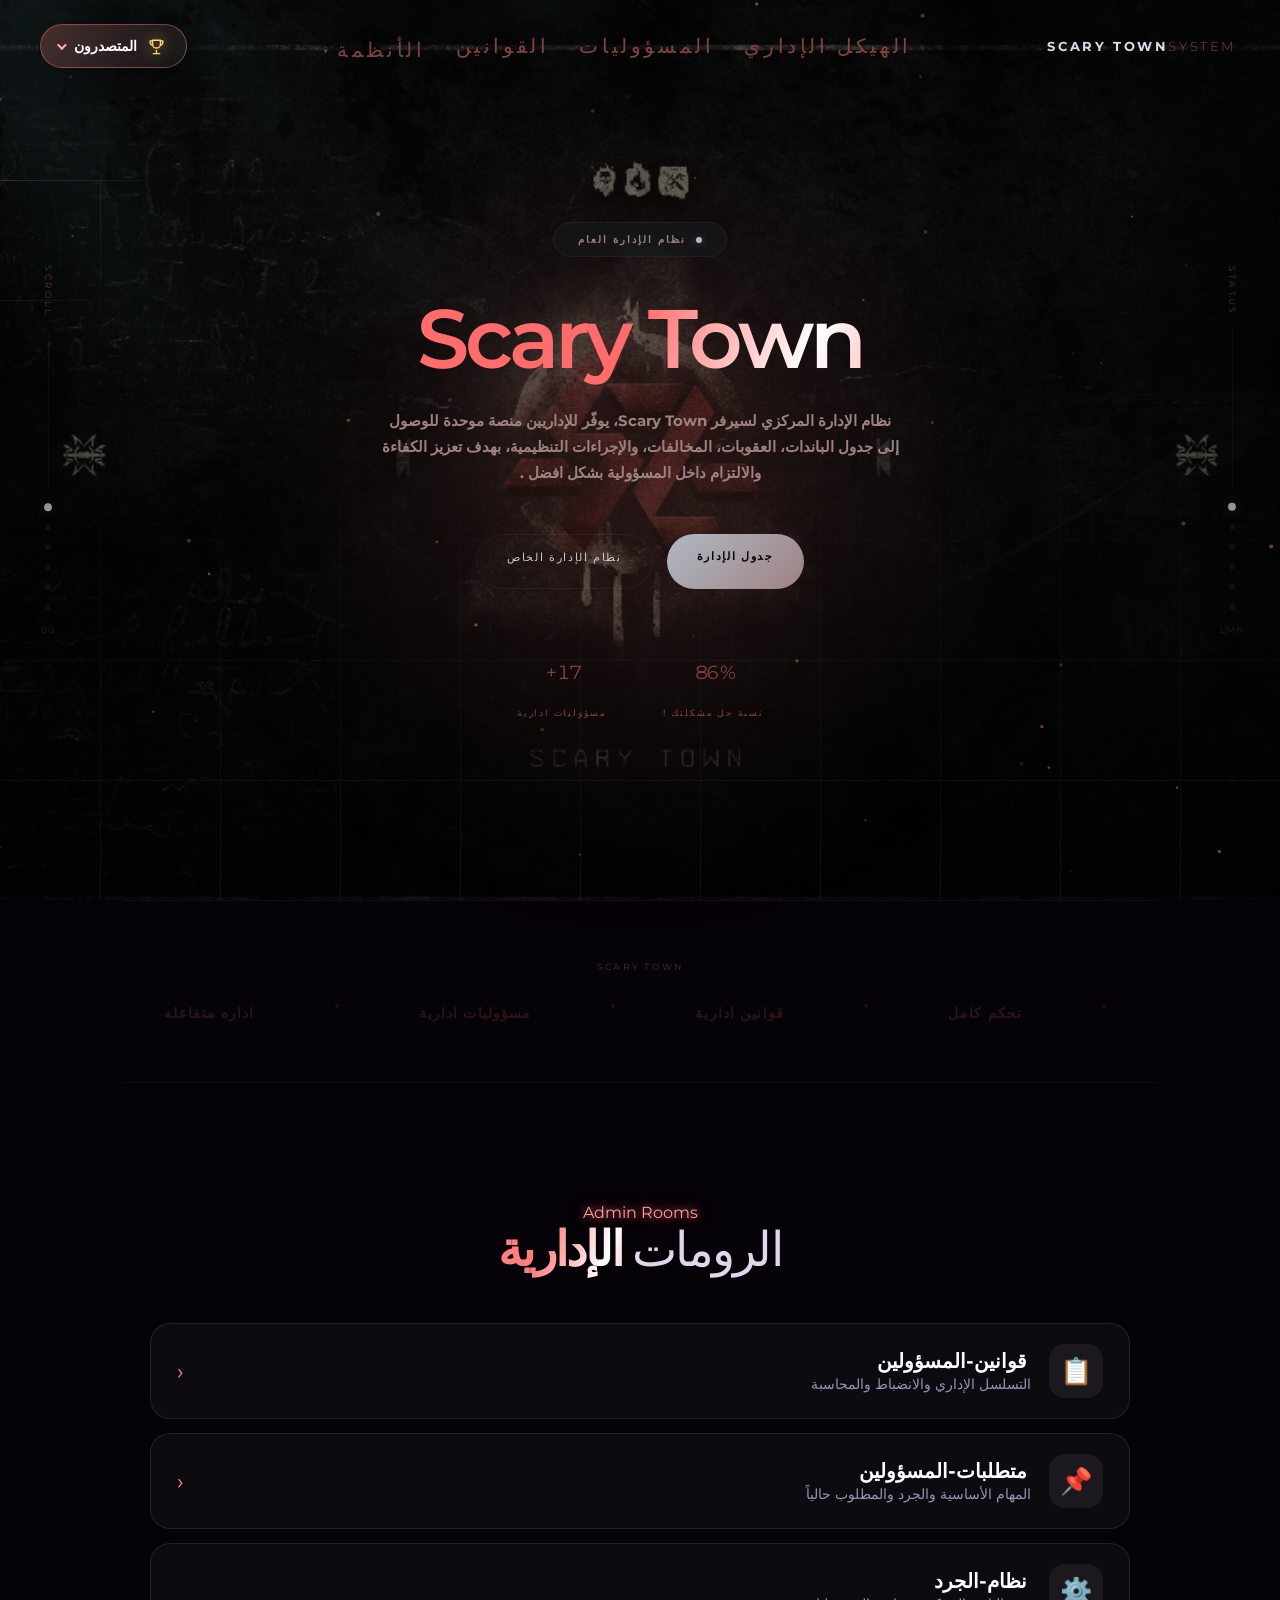
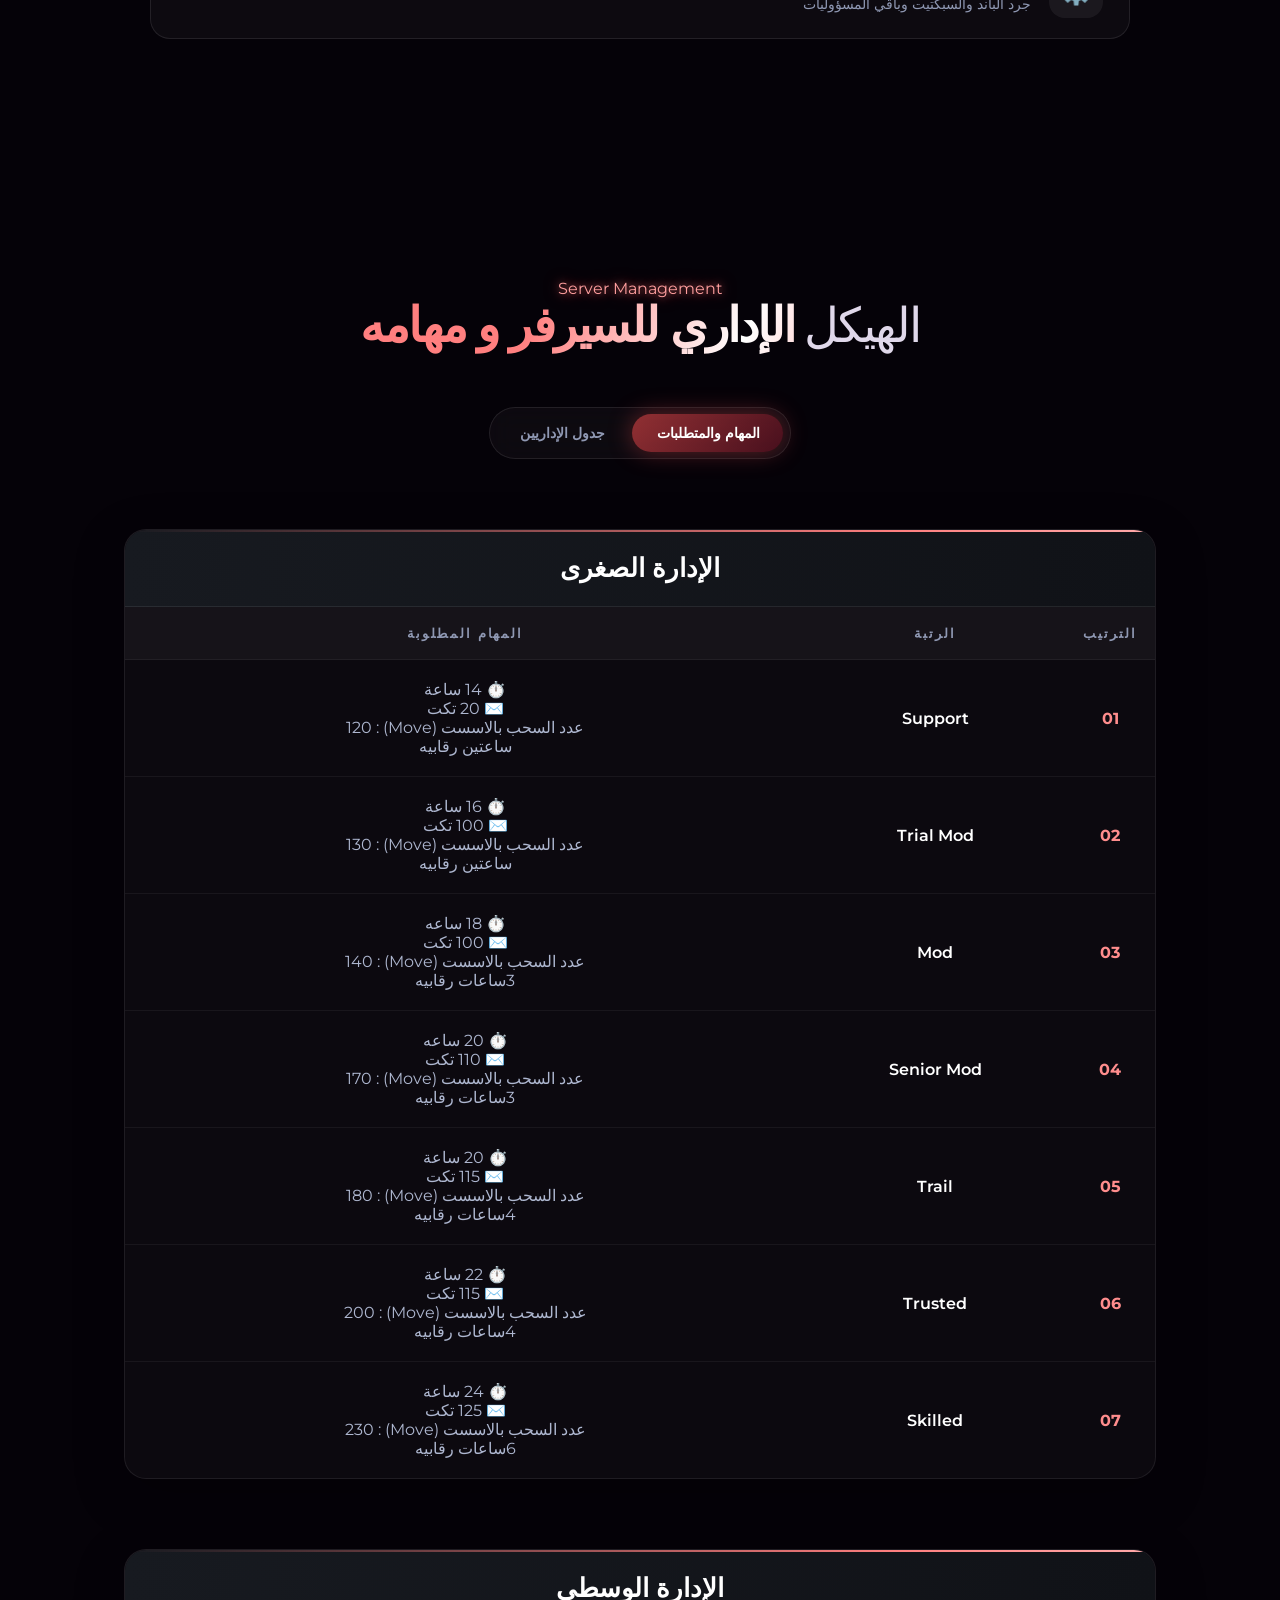
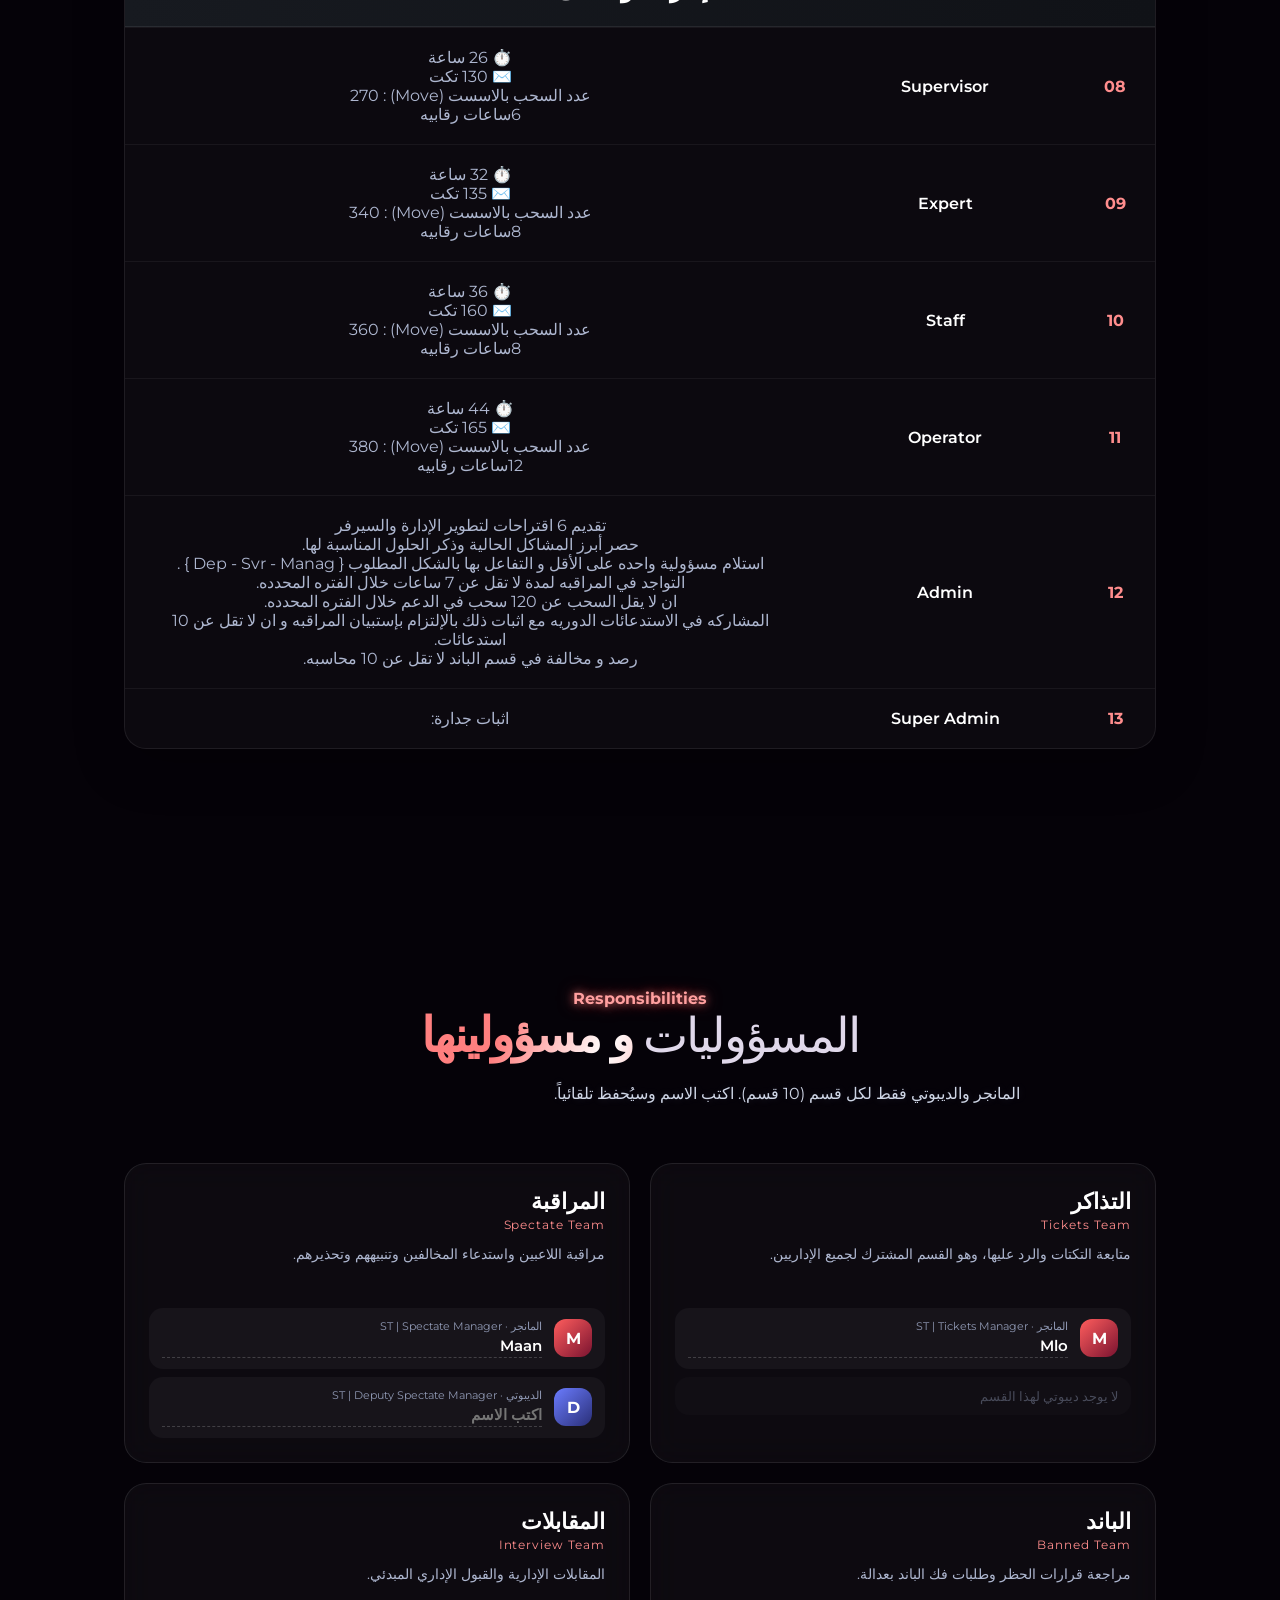
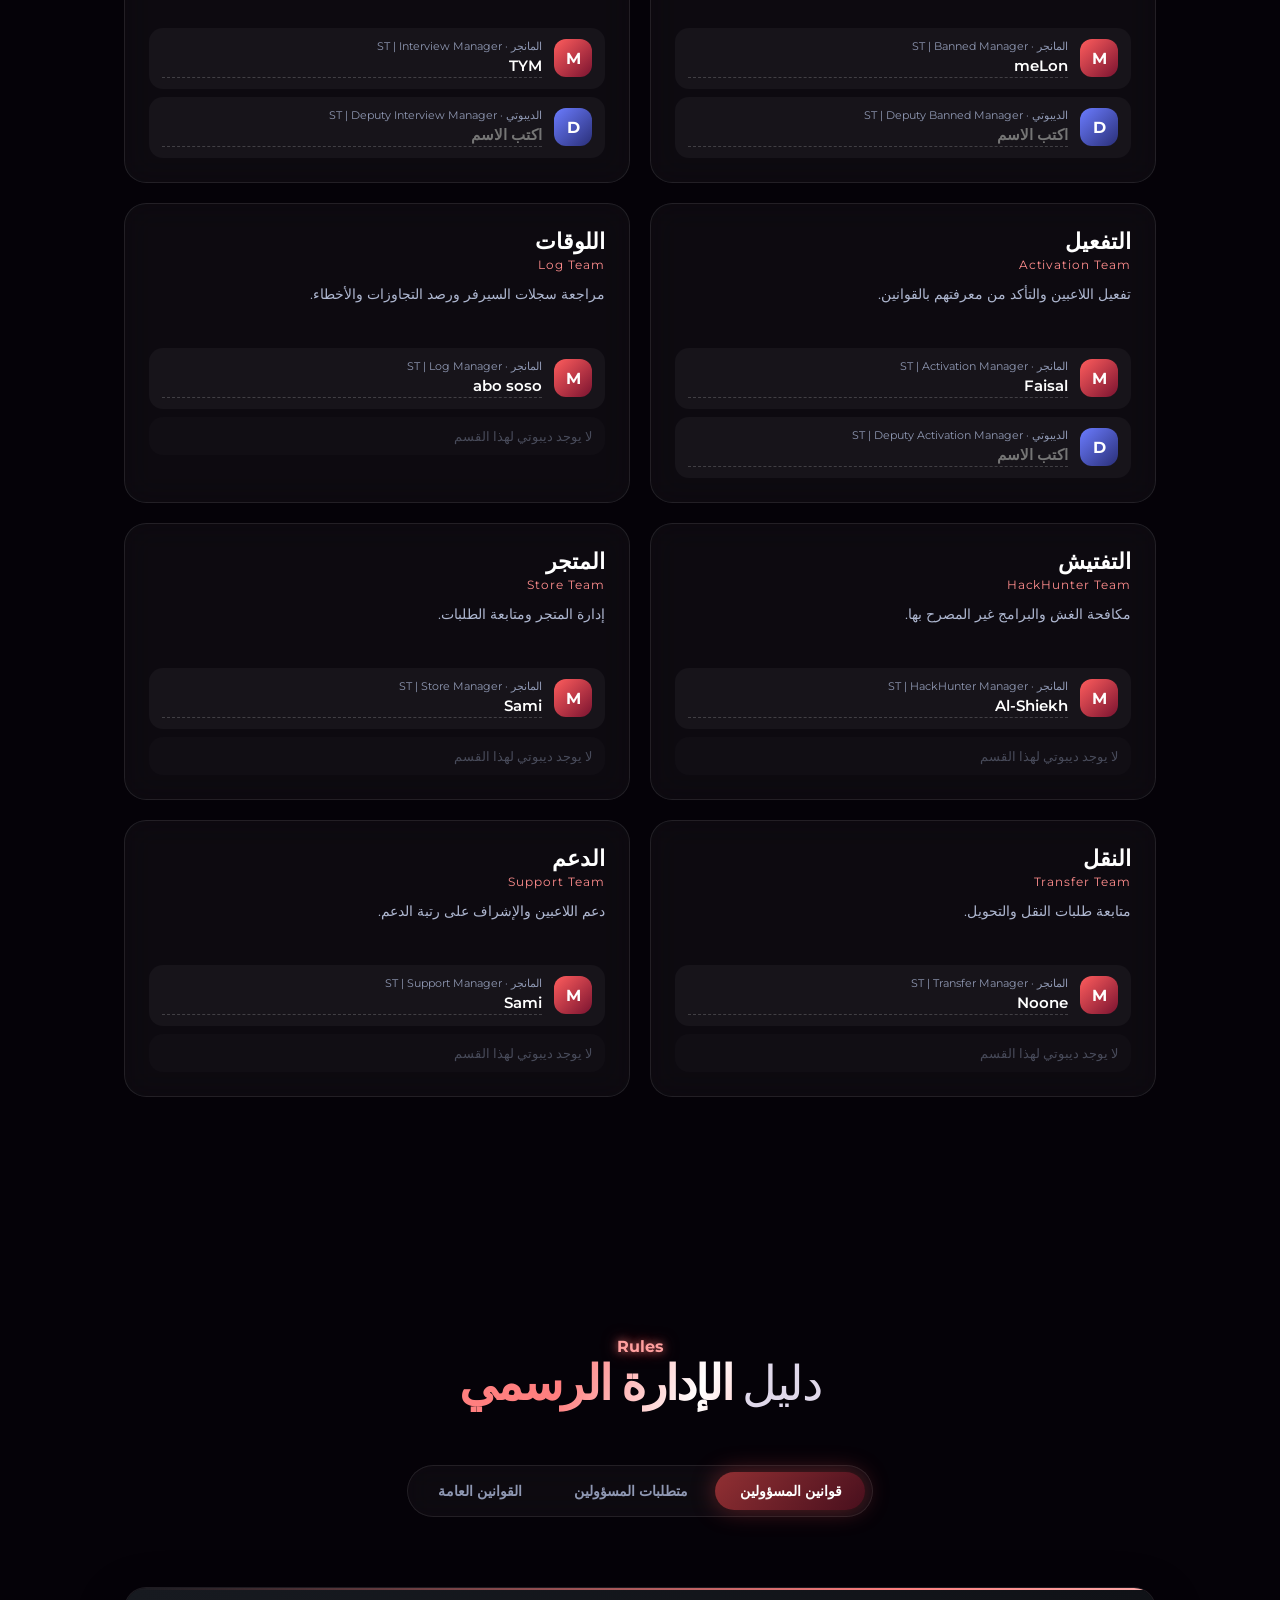
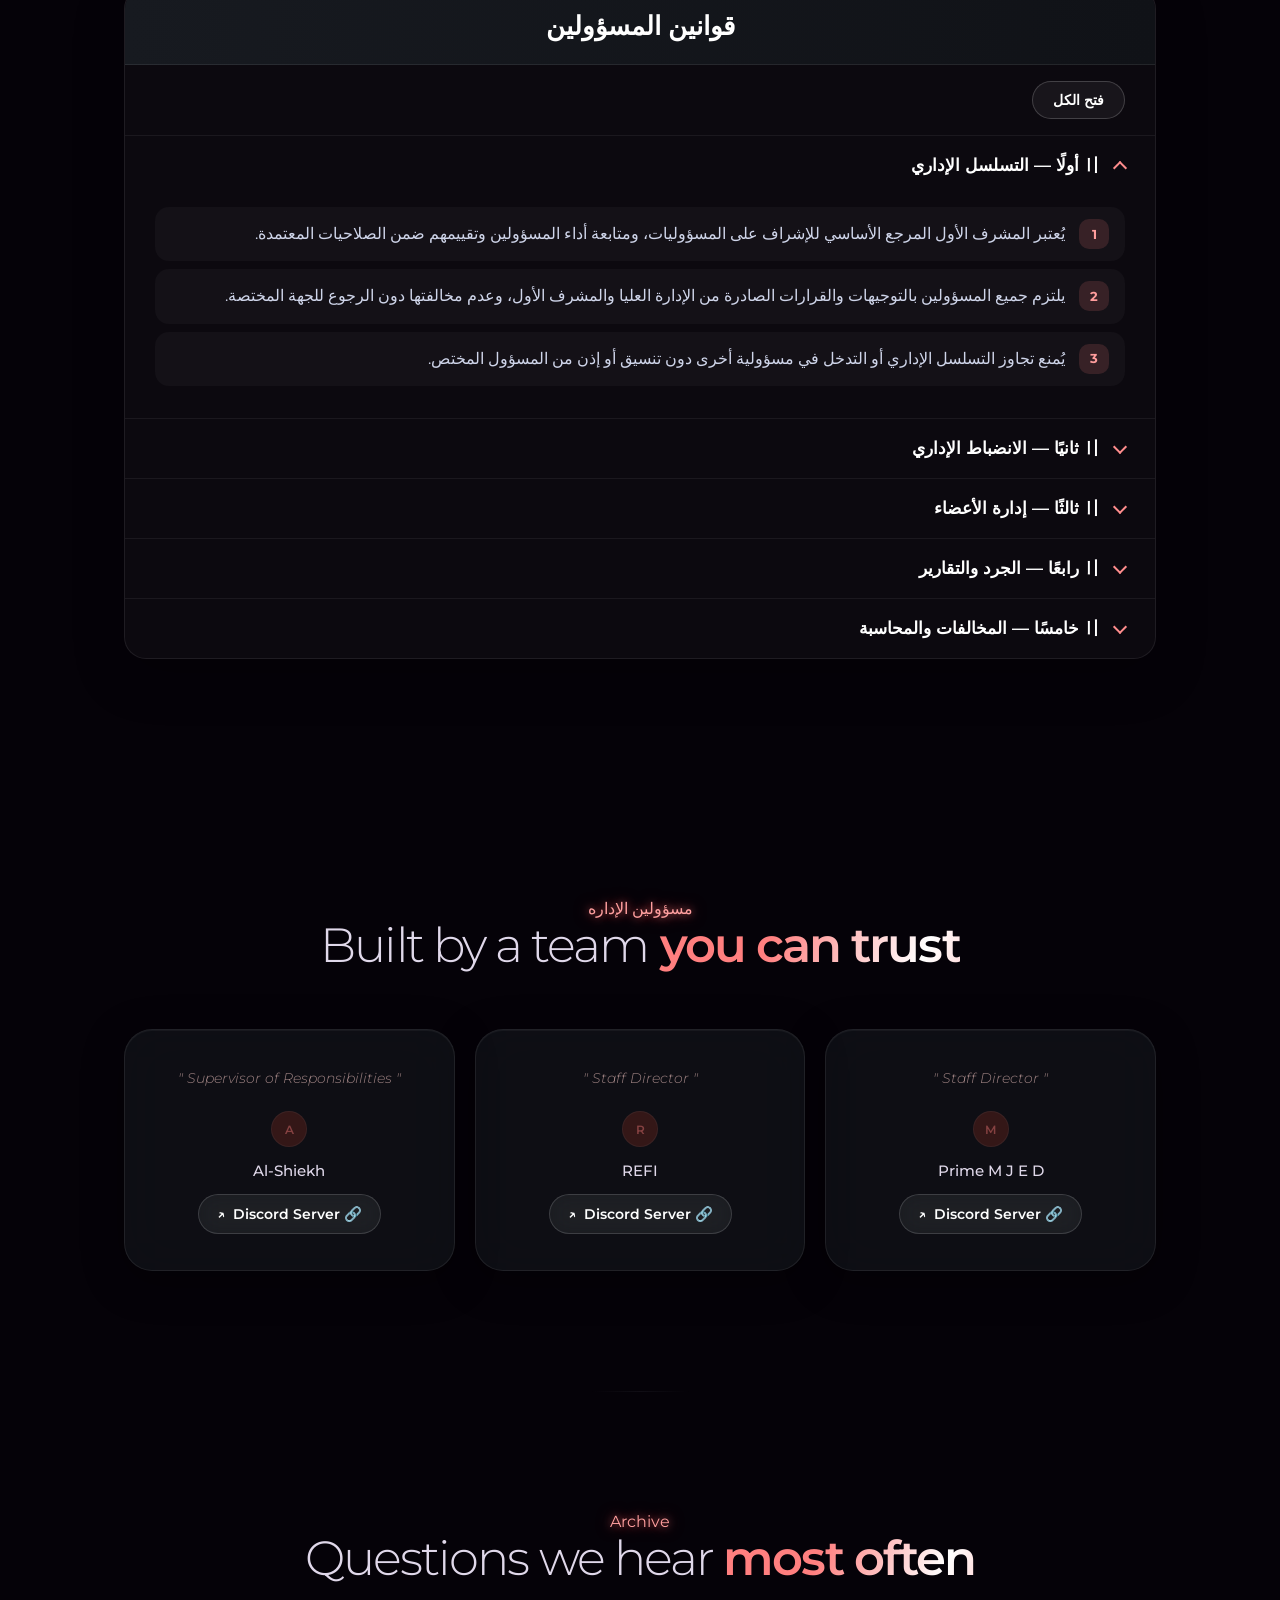
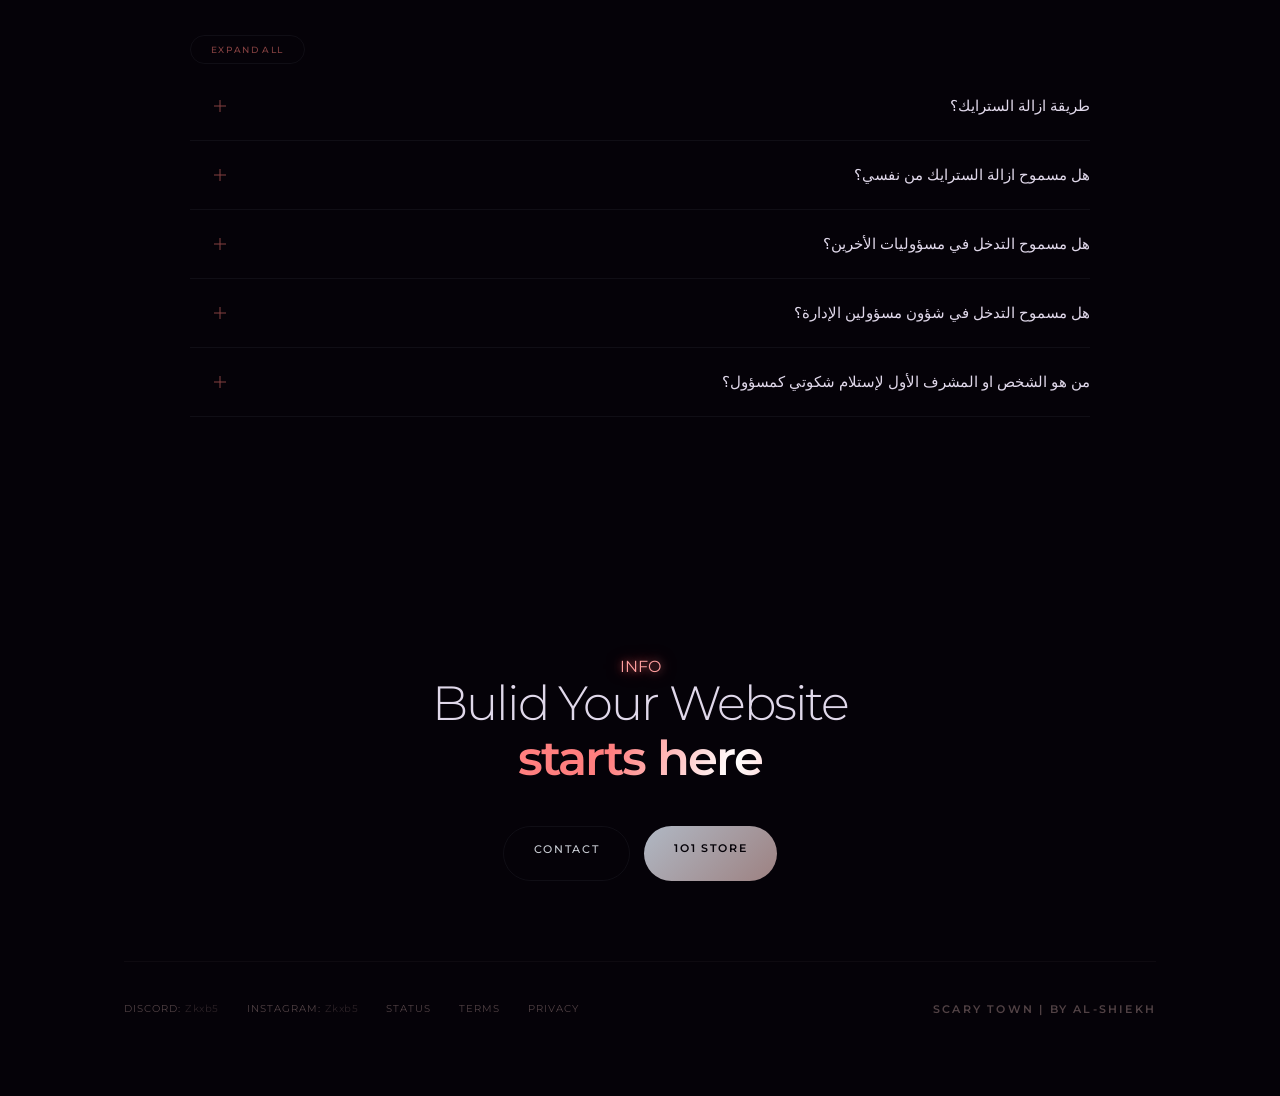
==== commit 4b7dc7d1: "index.html" ====
--- a/index.html
+++ b/index.html
@@ -341,7 +341,7 @@
         <div class="testimonial-author">
           <div class="testimonial-avatar">M</div>
           <div>
-         <div class="testimonial-name">M J E D</div>
+         <div class="testimonial-name">Prime M J E D</div>
 
 <div class="testimonial-role">
     <a href="https://discord.gg/uj"
@@ -361,7 +361,7 @@
         <div class="testimonial-avatar">R</div>
 
         <div>
-            <div class="testimonial-name">Refi</div>
+            <div class="testimonial-name">REFI</div>
 
             <div class="testimonial-role">
                 <a href="https://discord.gg/uj"
